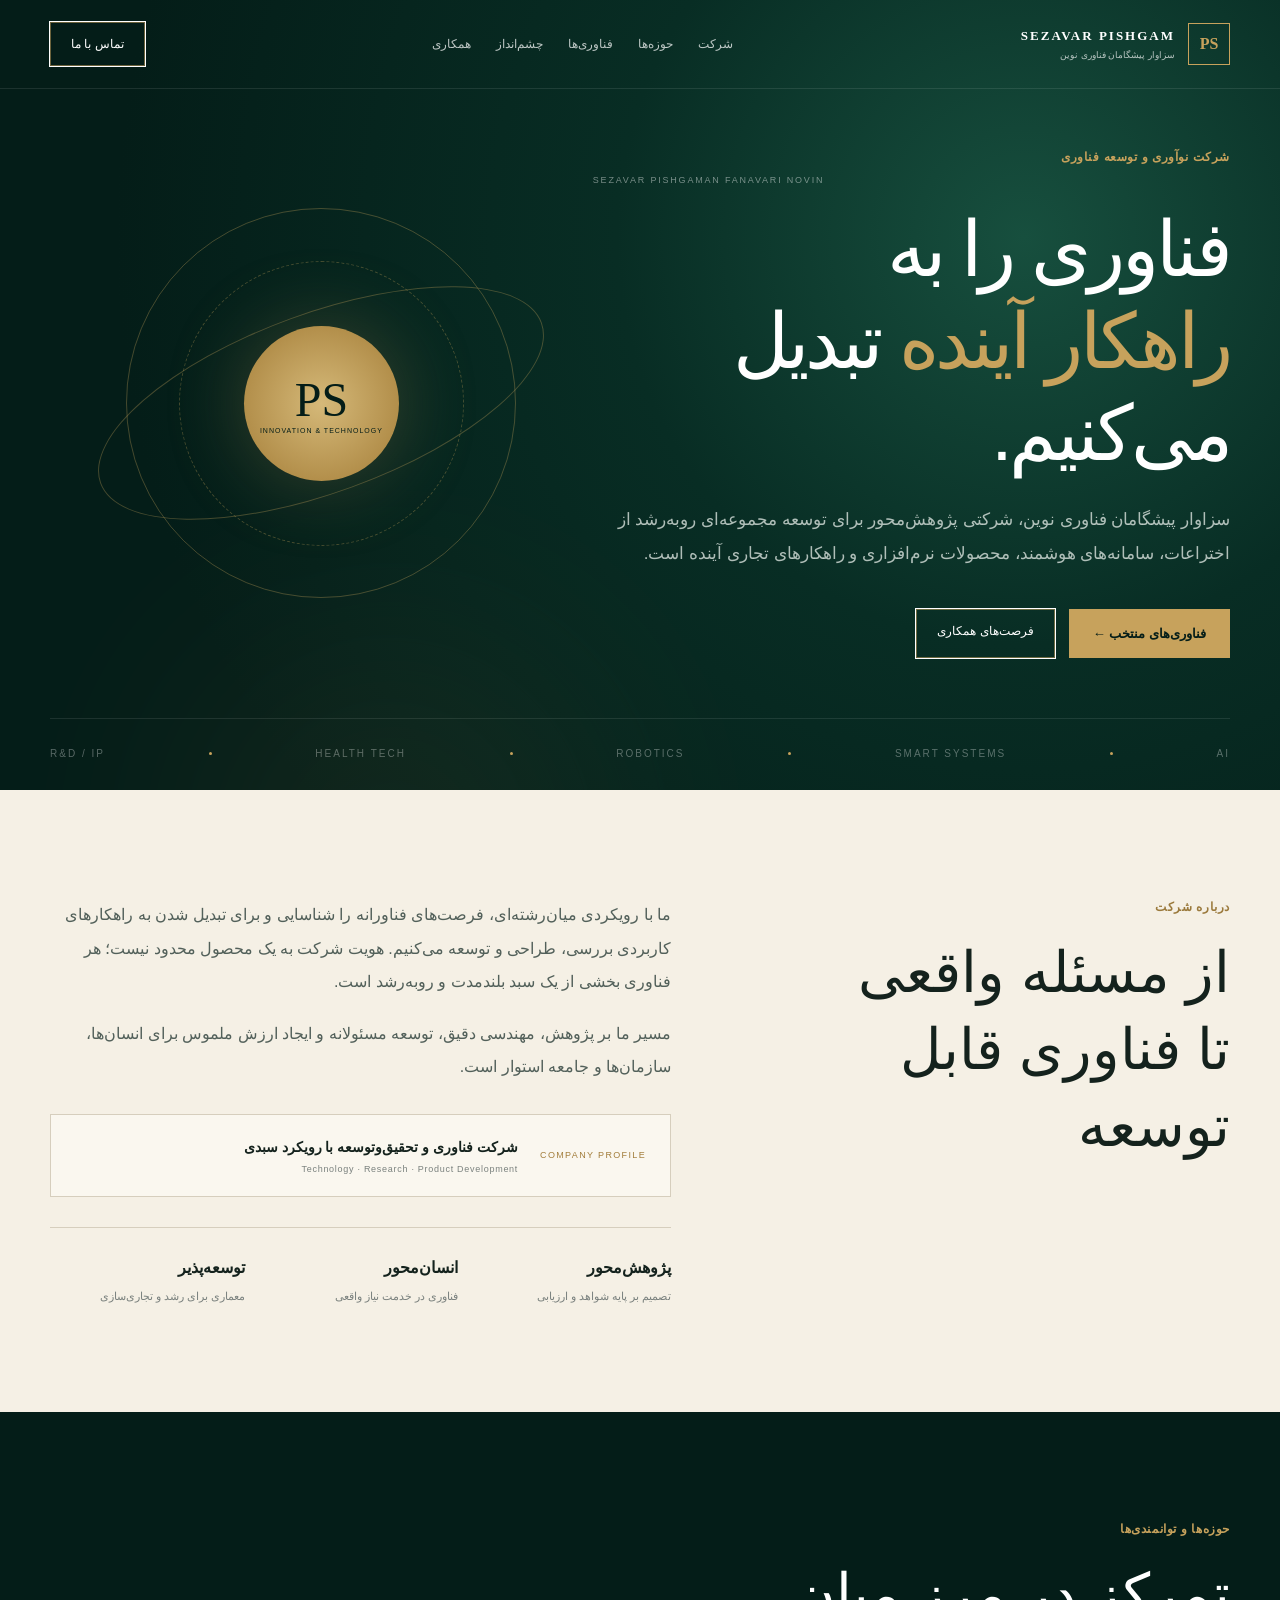
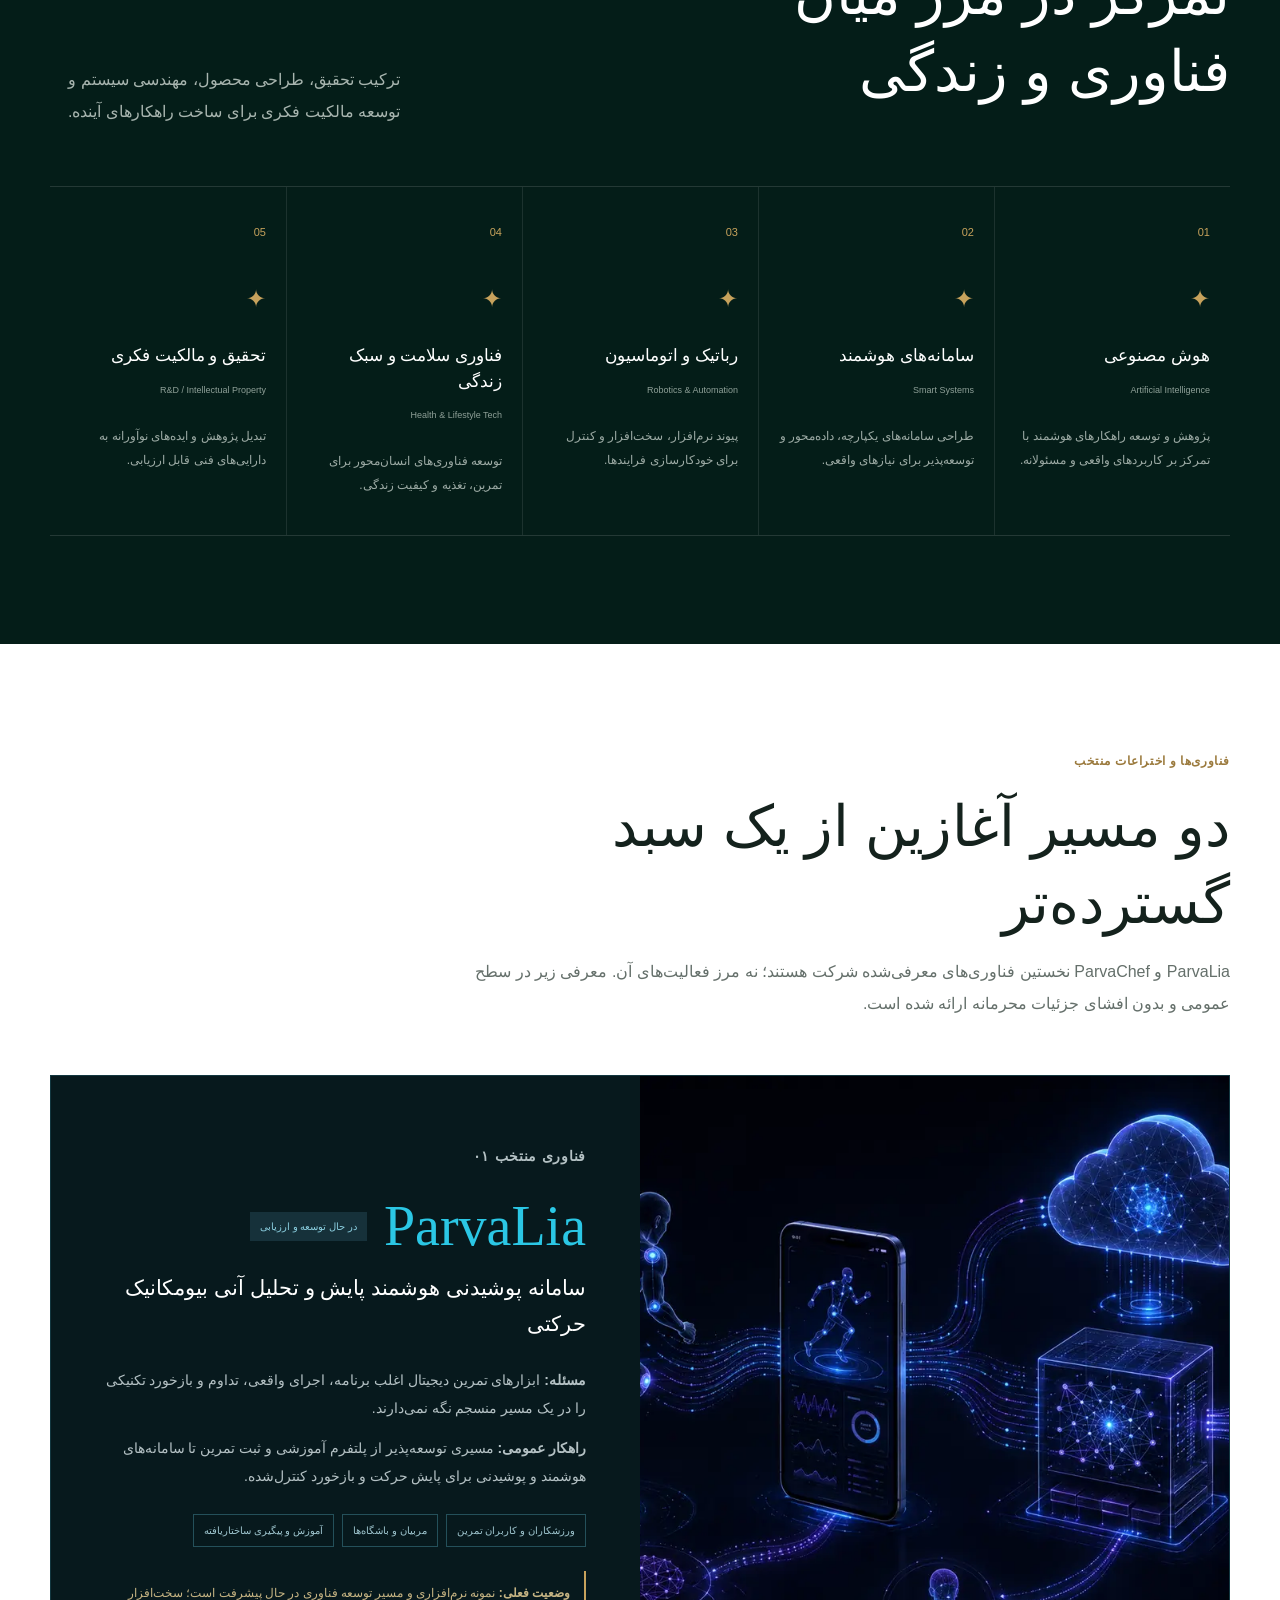
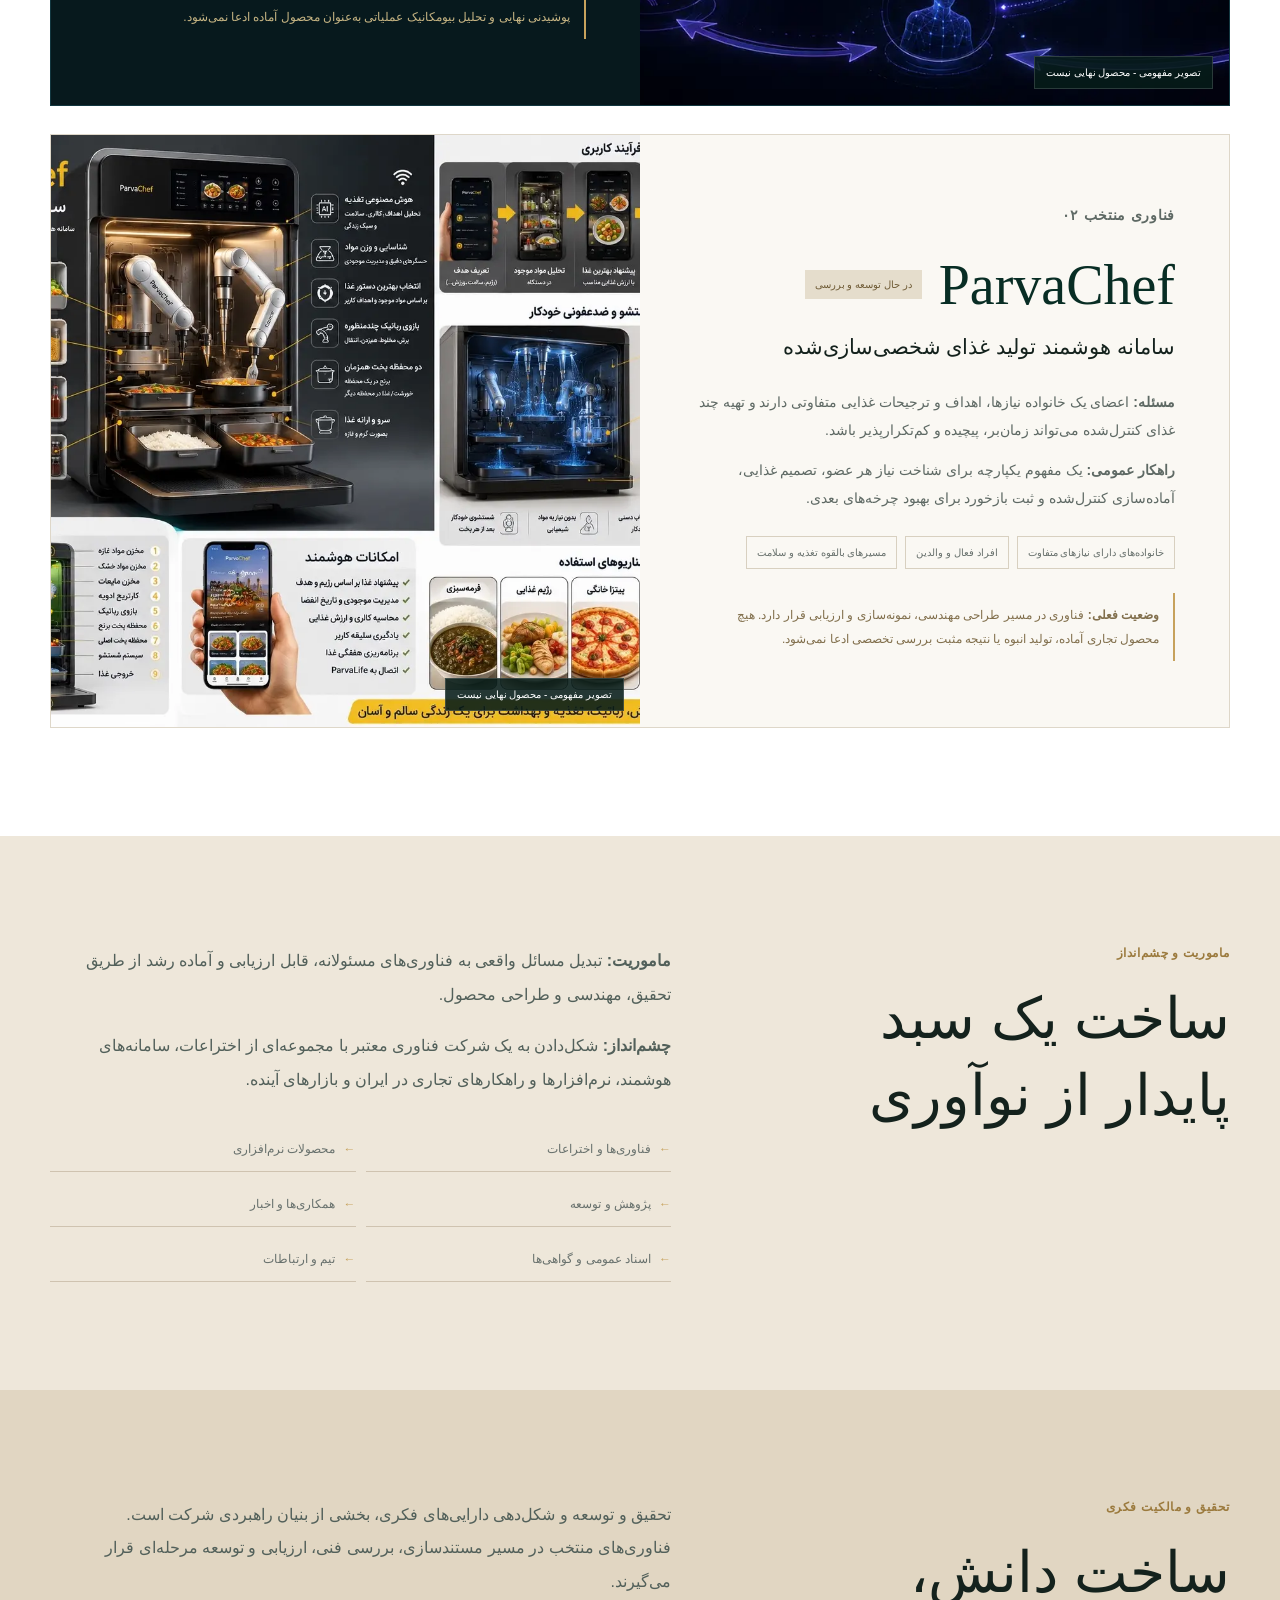
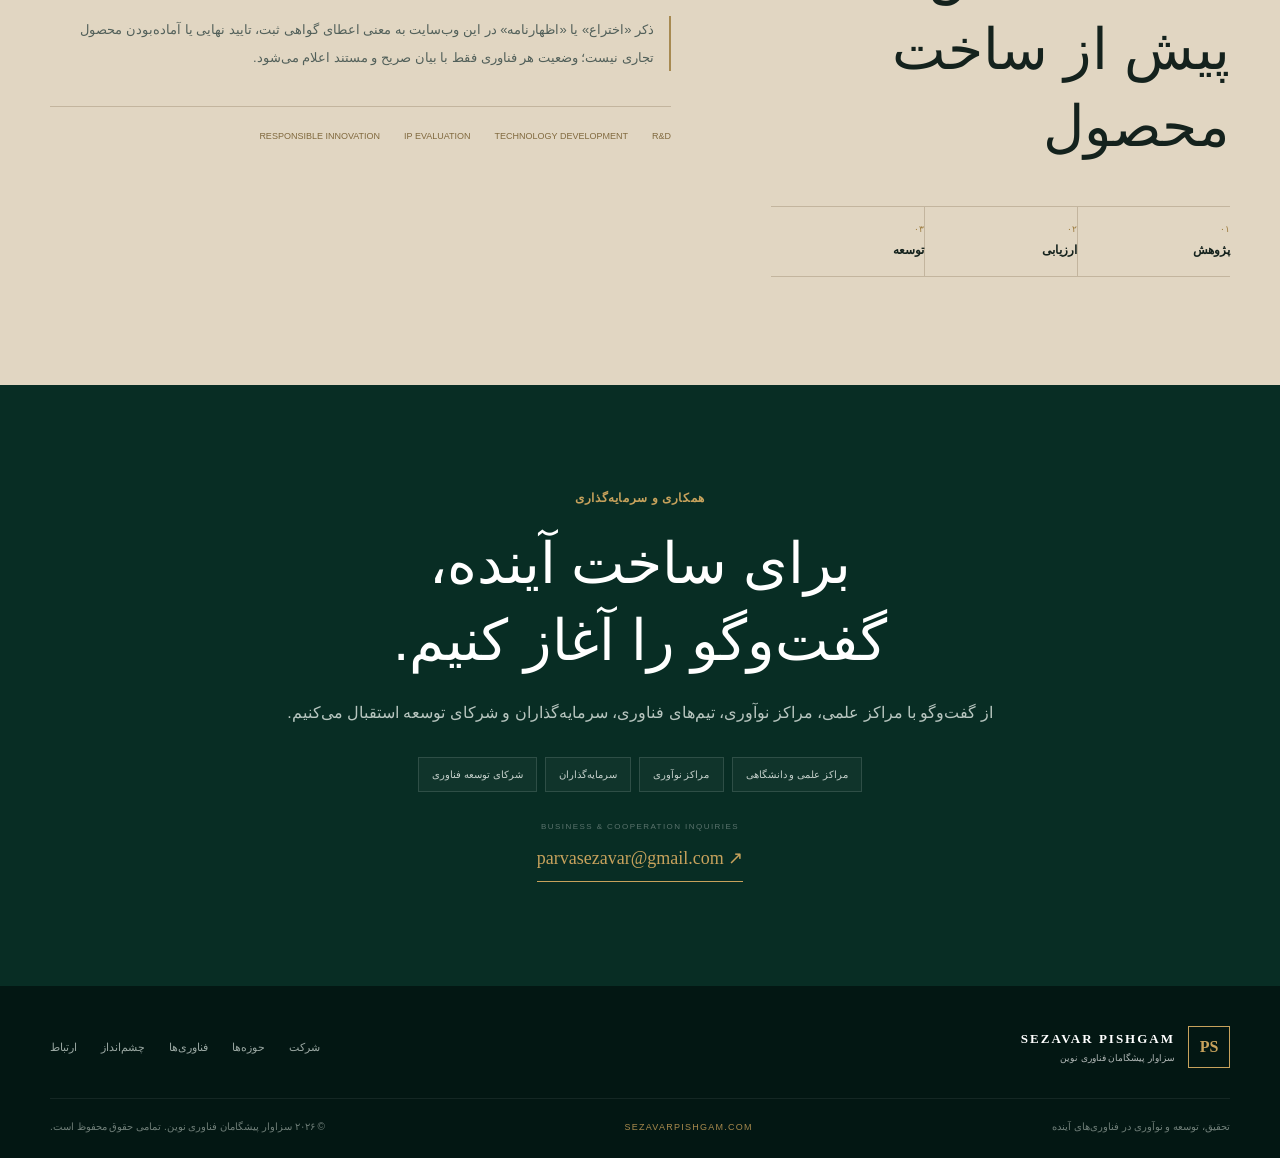
==== index.html @ dfe57949 "Deploy Sezavar Pishgam static candidate" ====
<!doctype html>
<html lang="fa" dir="rtl"><head><meta charSet="utf-8"/><meta name="viewport" content="width=device-width, initial-scale=1"/><link rel="stylesheet" href="/assets/index-CYiGcNes.css"/><title>سزاوار پیشگامان فناوری نوین | Sezavar Pishgam</title><meta name="description" content="وب‌سایت رسمی شرکت سزاوار پیشگامان فناوری نوین (Sezavar Pishgaman Fanavari Novin)؛ فعال در تحقیق و توسعه، سامانه‌های هوشمند و فناوری‌های نوآورانه."/><meta name="application-name" content="Sezavar Pishgam"/><meta name="keywords" content="سزاوار پیشگامان فناوری نوین,Sezavar Pishgaman Fanavari Novin,Sezavar Pishgam,ParvaLia,ParvaChef,هوش مصنوعی,سامانه هوشمند,تحقیق و توسعه فناوری"/><meta name="robots" content="index, follow"/><meta name="googlebot" content="index, follow, max-image-preview:large, max-snippet:-1"/><meta property="og:title" content="سزاوار پیشگامان فناوری نوین | Sezavar Pishgam"/><meta property="og:description" content="وب‌سایت رسمی شرکت سزاوار پیشگامان فناوری نوین (Sezavar Pishgaman Fanavari Novin)؛ فعال در تحقیق و توسعه، سامانه‌های هوشمند و فناوری‌های نوآورانه."/><meta property="og:url" content="https://sezavarpishgam.com"/><meta property="og:site_name" content="Sezavar Pishgam"/><meta property="og:type" content="website"/><meta property="og:locale" content="fa_IR"/><meta property="og:image" content="https://sezavarpishgam.com/images/parvalia-wearable-biomechanics-concept.webp"/><meta property="og:image:width" content="1400"/><meta property="og:image:height" content="788"/><meta property="og:image:alt" content="Sezavar Pishgam - Innovation and Technology"/><meta name="twitter:card" content="summary_large_image"/><meta name="twitter:title" content="سزاوار پیشگامان فناوری نوین | Sezavar Pishgam"/><meta name="twitter:description" content="وب‌سایت رسمی شرکت سزاوار پیشگامان فناوری نوین (Sezavar Pishgaman Fanavari Novin)؛ فعال در تحقیق و توسعه، سامانه‌های هوشمند و فناوری‌های نوآورانه."/><meta name="twitter:image" content="https://sezavarpishgam.com/images/parvalia-wearable-biomechanics-concept.webp"/><link rel="shortcut icon" href="https://sezavarpishgam.com/favicon.svg"/><link rel="icon" href="https://sezavarpishgam.com/favicon.svg"/><link rel="canonical" href="https://sezavarpishgam.com/"/>
</head><body><main id="top" dir="rtl"><script type="application/ld+json">{"@context":"https://schema.org","@graph":[{"@type":"Organization","@id":"https://sezavarpishgam.com/#organization","name":"سزاوار پیشگامان فناوری نوین","legalName":"سزاوار پیشگامان فناوری نوین","alternateName":["Sezavar Pishgaman Fanavari Novin","Sezavar Pishgam"],"url":"https://sezavarpishgam.com/","email":"parvasezavar@gmail.com","description":"شرکت نوآوری و تحقیق و توسعه فناوری با تمرکز بر هوش مصنوعی، سامانه‌های هوشمند، رباتیک و فناوری سلامت و سبک زندگی."},{"@type":"WebSite","@id":"https://sezavarpishgam.com/#website","url":"https://sezavarpishgam.com/","name":"سزاوار پیشگامان فناوری نوین","alternateName":"Sezavar Pishgam","inLanguage":"fa-IR","publisher":{"@id":"https://sezavarpishgam.com/#organization"}}]}</script><header><nav class="shell nav" aria-label="ناوبری اصلی"><a class="brand" href="#top" aria-label="صفحه اصلی شرکت سزاوار پیشگامان فناوری نوین"><b>PS</b><span><strong>SEZAVAR PISHGAM</strong><small>سزاوار پیشگامان فناوری نوین</small></span></a><div class="links"><a href="#about">شرکت</a><a href="#capabilities">حوزه‌ها</a><a href="#technologies">فناوری‌ها</a><a href="#vision">چشم‌انداز</a><a href="#contact">همکاری</a></div><a class="outline" href="mailto:parvasezavar@gmail.com">تماس با ما</a></nav></header><section class="hero"><div class="glow"></div><div class="shell hero-grid"><div class="hero-copy"><p class="tag gold">شرکت نوآوری و توسعه فناوری</p><p class="corporate-name" dir="ltr">SEZAVAR PISHGAMAN FANAVARI NOVIN</p><h1>فناوری را به<br/><em>راهکار آینده</em> تبدیل می‌کنیم.</h1><p class="lead">سزاوار پیشگامان فناوری نوین، شرکتی پژوهش‌محور برای توسعه مجموعه‌ای رو‌به‌رشد از اختراعات، سامانه‌های هوشمند، محصولات نرم‌افزاری و راهکارهای تجاری آینده است.</p><div class="actions"><a class="button" href="#technologies">فناوری‌های منتخب ←</a><a class="outline" href="#contact">فرصت‌های همکاری</a></div></div><div class="symbol" aria-hidden="true"><i></i><i></i><i></i><div><b>PS</b><small>INNOVATION &amp; TECHNOLOGY</small></div></div></div><div class="shell hero-foot"><span>AI</span><i></i><span>SMART SYSTEMS</span><i></i><span>ROBOTICS</span><i></i><span>HEALTH TECH</span><i></i><span>R&amp;D / IP</span></div></section><section class="section cream" id="about"><div class="shell two-col"><div><p class="tag">درباره شرکت</p><h2>از مسئله واقعی<br/>تا فناوری قابل توسعه</h2></div><div class="copy"><p>ما با رویکردی میان‌رشته‌ای، فرصت‌های فناورانه را شناسایی و برای تبدیل شدن به راهکارهای کاربردی بررسی، طراحی و توسعه می‌کنیم. هویت شرکت به یک محصول محدود نیست؛ هر فناوری بخشی از یک سبد بلندمدت و رو‌به‌رشد است.</p><p>مسیر ما بر پژوهش، مهندسی دقیق، توسعه مسئولانه و ایجاد ارزش ملموس برای انسان‌ها، سازمان‌ها و جامعه استوار است.</p><div class="company-note"><span>COMPANY PROFILE</span><strong>شرکت فناوری و تحقیق‌وتوسعه با رویکرد سبدی</strong><small>Technology · Research · Product Development</small></div><div class="principles"><div><b>پژوهش‌محور</b><small>تصمیم بر پایه شواهد و ارزیابی</small></div><div><b>انسان‌محور</b><small>فناوری در خدمت نیاز واقعی</small></div><div><b>توسعه‌پذیر</b><small>معماری برای رشد و تجاری‌سازی</small></div></div></div></div></section><section class="section dark" id="capabilities"><div class="shell"><div class="section-head"><div><p class="tag gold">حوزه‌ها و توانمندی‌ها</p><h2>تمرکز در مرز میان<br/>فناوری و زندگی</h2></div><p>ترکیب تحقیق، طراحی محصول، مهندسی سیستم و توسعه مالکیت فکری برای ساخت راهکارهای آینده.</p></div><div class="field-grid"><article><span>01</span><i>✦</i><h3>هوش مصنوعی</h3><small>Artificial Intelligence</small><p>پژوهش و توسعه راهکارهای هوشمند با تمرکز بر کاربردهای واقعی و مسئولانه.</p></article><article><span>02</span><i>✦</i><h3>سامانه‌های هوشمند</h3><small>Smart Systems</small><p>طراحی سامانه‌های یکپارچه، داده‌محور و توسعه‌پذیر برای نیازهای واقعی.</p></article><article><span>03</span><i>✦</i><h3>رباتیک و اتوماسیون</h3><small>Robotics &amp; Automation</small><p>پیوند نرم‌افزار، سخت‌افزار و کنترل برای خودکارسازی فرایندها.</p></article><article><span>04</span><i>✦</i><h3>فناوری سلامت و سبک زندگی</h3><small>Health &amp; Lifestyle Tech</small><p>توسعه فناوری‌های انسان‌محور برای تمرین، تغذیه و کیفیت زندگی.</p></article><article><span>05</span><i>✦</i><h3>تحقیق و مالکیت فکری</h3><small>R&amp;D / Intellectual Property</small><p>تبدیل پژوهش و ایده‌های نوآورانه به دارایی‌های فنی قابل ارزیابی.</p></article></div></div></section><section class="section technologies" id="technologies"><div class="shell"><div class="tech-heading"><p class="tag">فناوری‌ها و اختراعات منتخب</p><h2>دو مسیر آغازین از یک سبد گسترده‌تر</h2><p>ParvaLia و ParvaChef نخستین فناوری‌های معرفی‌شده شرکت هستند؛ نه مرز فعالیت‌های آن. معرفی زیر در سطح عمومی و بدون افشای جزئیات محرمانه ارائه شده است.</p></div><article class="tech-card parvalia" id="parvalia"><div class="tech-visual"><img src="/images/parvalia-wearable-biomechanics-concept.webp" alt="تصویر مفهومی سامانه پوشیدنی و تحلیل بیومکانیک ParvaLia" width="1400" height="788" loading="lazy"/><span>تصویر مفهومی - محصول نهایی نیست</span></div><div class="tech-copy"><p class="tag cyan">فناوری منتخب ۰۱</p><div class="tech-title"><h3>ParvaLia</h3><span>در حال توسعه و ارزیابی</span></div><h4>سامانه پوشیدنی هوشمند پایش و تحلیل آنی بیومکانیک حرکتی</h4><p><b>مسئله:</b> ابزارهای تمرین دیجیتال اغلب برنامه، اجرای واقعی، تداوم و بازخورد تکنیکی را در یک مسیر منسجم نگه نمی‌دارند.</p><p><b>راهکار عمومی:</b> مسیری توسعه‌پذیر از پلتفرم آموزشی و ثبت تمرین تا سامانه‌های هوشمند و پوشیدنی برای پایش حرکت و بازخورد کنترل‌شده.</p><div class="tech-points"><span>ورزشکاران و کاربران تمرین</span><span>مربیان و باشگاه‌ها</span><span>آموزش و پیگیری ساختاریافته</span></div><p class="status"><strong>وضعیت فعلی:</strong> نمونه نرم‌افزاری و مسیر توسعه فناوری در حال پیشرفت است؛ سخت‌افزار پوشیدنی نهایی و تحلیل بیومکانیک عملیاتی به‌عنوان محصول آماده ادعا نمی‌شود.</p></div></article><article class="tech-card parvachef" id="parvachef"><div class="tech-copy"><p class="tag">فناوری منتخب ۰۲</p><div class="tech-title"><h3>ParvaChef</h3><span>در حال توسعه و بررسی</span></div><h4>سامانه هوشمند تولید غذای شخصی‌سازی‌شده</h4><p><b>مسئله:</b> اعضای یک خانواده نیازها، اهداف و ترجیحات غذایی متفاوتی دارند و تهیه چند غذای کنترل‌شده می‌تواند زمان‌بر، پیچیده و کم‌تکرارپذیر باشد.</p><p><b>راهکار عمومی:</b> یک مفهوم یکپارچه برای شناخت نیاز هر عضو، تصمیم غذایی، آماده‌سازی کنترل‌شده و ثبت بازخورد برای بهبود چرخه‌های بعدی.</p><div class="tech-points"><span>خانواده‌های دارای نیازهای متفاوت</span><span>افراد فعال و والدین</span><span>مسیرهای بالقوه تغذیه و سلامت</span></div><p class="status"><strong>وضعیت فعلی:</strong> فناوری در مسیر طراحی مهندسی، نمونه‌سازی و ارزیابی قرار دارد. هیچ محصول تجاری آماده، تولید انبوه یا نتیجه مثبت بررسی تخصصی ادعا نمی‌شود.</p></div><div class="tech-visual"><img src="/images/parvachef-family-food-system-concept.webp" alt="تصویر مفهومی سامانه هوشمند تولید غذای خانوادگی ParvaChef" width="1400" height="933" loading="lazy"/><span>تصویر مفهومی - محصول نهایی نیست</span></div></article></div></section><section class="section vision" id="vision"><div class="shell two-col"><div><p class="tag">ماموریت و چشم‌انداز</p><h2>ساخت یک سبد<br/>پایدار از نوآوری</h2></div><div class="copy"><p><b>ماموریت:</b> تبدیل مسائل واقعی به فناوری‌های مسئولانه، قابل ارزیابی و آماده رشد از طریق تحقیق، مهندسی و طراحی محصول.</p><p><b>چشم‌انداز:</b> شکل‌دادن به یک شرکت فناوری معتبر با مجموعه‌ای از اختراعات، سامانه‌های هوشمند، نرم‌افزارها و راهکارهای تجاری در ایران و بازارهای آینده.</p><div class="future-map" aria-label="مسیرهای توسعه آینده وب‌سایت"><span>فناوری‌ها و اختراعات</span><span>محصولات نرم‌افزاری</span><span>پژوهش و توسعه</span><span>همکاری‌ها و اخبار</span><span>اسناد عمومی و گواهی‌ها</span><span>تیم و ارتباطات</span></div></div></div></section><section class="section ip"><div class="shell two-col"><div><p class="tag">تحقیق و مالکیت فکری</p><h2>ساخت دانش،<br/>پیش از ساخت محصول</h2><div class="rd-stages" aria-label="مسیر توسعه فناوری"><div><span>۰۱</span><b>پژوهش</b></div><div><span>۰۲</span><b>ارزیابی</b></div><div><span>۰۳</span><b>توسعه</b></div></div></div><div class="copy"><p>تحقیق و توسعه و شکل‌دهی دارایی‌های فکری، بخشی از بنیان راهبردی شرکت است. فناوری‌های منتخب در مسیر مستندسازی، بررسی فنی، ارزیابی و توسعه مرحله‌ای قرار می‌گیرند.</p><p class="legal-note">ذکر «اختراع» یا «اظهارنامه» در این وب‌سایت به معنی اعطای گواهی ثبت، تایید نهایی یا آماده‌بودن محصول تجاری نیست؛ وضعیت هر فناوری فقط با بیان صریح و مستند اعلام می‌شود.</p><div class="ip-tags"><span>R&amp;D</span><span>TECHNOLOGY DEVELOPMENT</span><span>IP EVALUATION</span><span>RESPONSIBLE INNOVATION</span></div></div></div></section><section class="contact" id="contact"><div class="shell"><p class="tag gold">همکاری و سرمایه‌گذاری</p><h2>برای ساخت آینده،<br/>گفت‌وگو را آغاز کنیم.</h2><p>از گفت‌وگو با مراکز علمی، مراکز نوآوری، تیم‌های فناوری، سرمایه‌گذاران و شرکای توسعه استقبال می‌کنیم.</p><div class="partner-types" aria-label="زمینه‌های همکاری"><span>مراکز علمی و دانشگاهی</span><span>مراکز نوآوری</span><span>سرمایه‌گذاران</span><span>شرکای توسعه فناوری</span></div><small class="contact-label">BUSINESS &amp; COOPERATION INQUIRIES</small><a class="contact-email" href="mailto:parvasezavar@gmail.com">parvasezavar@gmail.com ↗</a></div></section><footer><div class="shell footer-main"><div class="brand"><b>PS</b><span><strong>SEZAVAR PISHGAM</strong><small>سزاوار پیشگامان فناوری نوین</small></span></div><nav aria-label="ناوبری پایین صفحه"><a href="#about">شرکت</a><a href="#capabilities">حوزه‌ها</a><a href="#technologies">فناوری‌ها</a><a href="#vision">چشم‌انداز</a><a href="#contact">ارتباط</a></nav></div><div class="shell footer-bottom"><p>تحقیق، توسعه و نوآوری در فناوری‌های آینده</p><span class="official-domain" dir="ltr">SEZAVARPISHGAM.COM</span><small>© ۲۰۲۶ سزاوار پیشگامان فناوری نوین. تمامی حقوق محفوظ است.</small></div></footer></main></body></html>
---- assets/index-CYiGcNes.css ----
/*! tailwindcss v4.2.1 | MIT License | https://tailwindcss.com */
@layer properties{@supports (((-webkit-hyphens:none)) and (not (margin-trim:inline))) or ((-moz-orient:inline) and (not (color:rgb(from red r g b)))){*,:before,:after,::backdrop{--tw-outline-style:solid}}}@layer theme{:root,:host{--font-sans:ui-sans-serif, system-ui, sans-serif, "Apple Color Emoji", "Segoe UI Emoji", "Segoe UI Symbol", "Noto Color Emoji";--font-mono:ui-monospace, SFMono-Regular, Menlo, Monaco, Consolas, "Liberation Mono", "Courier New", monospace;--spacing:.25rem;--default-font-family:var(--font-sans);--default-mono-font-family:var(--font-mono)}}@layer base{*,:after,:before,::backdrop{box-sizing:border-box;border:0 solid;margin:0;padding:0}::file-selector-button{box-sizing:border-box;border:0 solid;margin:0;padding:0}html,:host{-webkit-text-size-adjust:100%;tab-size:4;line-height:1.5;font-family:var(--default-font-family,ui-sans-serif, system-ui, sans-serif, "Apple Color Emoji", "Segoe UI Emoji", "Segoe UI Symbol", "Noto Color Emoji");font-feature-settings:var(--default-font-feature-settings,normal);font-variation-settings:var(--default-font-variation-settings,normal);-webkit-tap-highlight-color:transparent}hr{height:0;color:inherit;border-top-width:1px}abbr:where([title]){-webkit-text-decoration:underline dotted;text-decoration:underline dotted}h1,h2,h3,h4,h5,h6{font-size:inherit;font-weight:inherit}a{color:inherit;-webkit-text-decoration:inherit;-webkit-text-decoration:inherit;-webkit-text-decoration:inherit;-webkit-text-decoration:inherit;text-decoration:inherit}b,strong{font-weight:bolder}code,kbd,samp,pre{font-family:var(--default-mono-font-family,ui-monospace, SFMono-Regular, Menlo, Monaco, Consolas, "Liberation Mono", "Courier New", monospace);font-feature-settings:var(--default-mono-font-feature-settings,normal);font-variation-settings:var(--default-mono-font-variation-settings,normal);font-size:1em}small{font-size:80%}sub,sup{vertical-align:baseline;font-size:75%;line-height:0;position:relative}sub{bottom:-.25em}sup{top:-.5em}table{text-indent:0;border-color:inherit;border-collapse:collapse}:-moz-focusring{outline:auto}progress{vertical-align:baseline}summary{display:list-item}ol,ul,menu{list-style:none}img,svg,video,canvas,audio,iframe,embed,object{vertical-align:middle;display:block}img,video{max-width:100%;height:auto}button,input,select,optgroup,textarea{font:inherit;font-feature-settings:inherit;font-variation-settings:inherit;letter-spacing:inherit;color:inherit;opacity:1;background-color:#0000;border-radius:0}::file-selector-button{font:inherit;font-feature-settings:inherit;font-variation-settings:inherit;letter-spacing:inherit;color:inherit;opacity:1;background-color:#0000;border-radius:0}:where(select:is([multiple],[size])) optgroup{font-weight:bolder}:where(select:is([multiple],[size])) optgroup option{padding-inline-start:20px}::file-selector-button{margin-inline-end:4px}::placeholder{opacity:1}@supports (not ((-webkit-appearance:-apple-pay-button))) or (contain-intrinsic-size:1px){::placeholder{color:currentColor}@supports (color:color-mix(in lab, red, red)){::placeholder{color:color-mix(in oklab, currentcolor 50%, transparent)}}}textarea{resize:vertical}::-webkit-search-decoration{-webkit-appearance:none}::-webkit-date-and-time-value{min-height:1lh;text-align:inherit}::-webkit-datetime-edit{display:inline-flex}::-webkit-datetime-edit-fields-wrapper{padding:0}::-webkit-datetime-edit{padding-block:0}::-webkit-datetime-edit-year-field{padding-block:0}::-webkit-datetime-edit-month-field{padding-block:0}::-webkit-datetime-edit-day-field{padding-block:0}::-webkit-datetime-edit-hour-field{padding-block:0}::-webkit-datetime-edit-minute-field{padding-block:0}::-webkit-datetime-edit-second-field{padding-block:0}::-webkit-datetime-edit-millisecond-field{padding-block:0}::-webkit-datetime-edit-meridiem-field{padding-block:0}::-webkit-calendar-picker-indicator{line-height:1}:-moz-ui-invalid{box-shadow:none}button,input:where([type=button],[type=reset],[type=submit]){appearance:button}::file-selector-button{appearance:button}::-webkit-inner-spin-button{height:auto}::-webkit-outer-spin-button{height:auto}[hidden]:where(:not([hidden=until-found])){display:none!important}}@layer components;@layer utilities{.visible{visibility:visible}.relative{position:relative}.start{inset-inline-start:var(--spacing)}.table{display:table}.outline{outline-style:var(--tw-outline-style);outline-width:1px}}:root{--green:#082d24;--deep:#041d18;--gold:#c7a25c;--cream:#f5f0e5;--ink:#14221d;--muted:#68736e;--cyan:#00b8d9}*{box-sizing:border-box}html{scroll-behavior:smooth;scroll-padding-top:90px}body{background:var(--cream);color:var(--ink);margin:0;font-family:Tahoma,Segoe UI,Arial,sans-serif}a{color:inherit;text-decoration:none}.shell{width:min(1180px,100% - 48px);margin:auto}header{z-index:10;border-bottom:1px solid #ffffff18;position:absolute;top:0;left:0;right:0}.nav{color:#fff;justify-content:space-between;align-items:center;height:88px;display:flex}.brand{align-items:center;gap:13px;display:flex}.brand>b{border:1px solid var(--gold);width:42px;height:42px;color:var(--gold);place-items:center;font-family:Georgia,serif;display:grid}.brand span{flex-direction:column;gap:3px;display:flex}.brand strong{letter-spacing:2px;white-space:nowrap;font-family:Georgia,serif;font-size:13px}.brand small{opacity:.7;font-size:9px}.links{color:#fffb;gap:25px;font-size:12px;display:flex}.links a:hover,.links a:focus-visible{color:var(--gold)}.outline{border:1px solid #c7a25c88;padding:12px 20px;font-size:12px}.hero{color:#fff;background:radial-gradient(circle at 80% 30%,#174f3e 0,#082d24 35%,#041d18 78%);min-height:790px;padding-top:88px;position:relative;overflow:hidden}.glow{filter:blur(120px);opacity:.08;background:#c7a25c;border-radius:50%;width:400px;height:400px;position:absolute;bottom:-250px;left:15%}.hero-grid{grid-template-columns:1.08fr .92fr;align-items:center;min-height:630px;display:grid}.tag{color:#9b7a3d;letter-spacing:.05em;font-size:12px;font-weight:700}.gold{color:var(--gold)}.cyan{color:var(--cyan)}.corporate-name{color:#ffffff73;letter-spacing:.2em;margin:9px 0 0;font:9px Arial,sans-serif}h1{letter-spacing:-.04em;margin:18px 0 24px;font-size:clamp(48px,6vw,78px);line-height:1.2}h1 em{color:var(--gold);font-style:normal}.lead{color:#d9e2ddcc;max-width:660px;font-size:17px;line-height:2}.actions{gap:14px;margin-top:38px;display:flex}.button{background:var(--gold);color:var(--deep);padding:15px 24px;font-size:13px;font-weight:700}.symbol{place-items:center;height:500px;display:grid;position:relative}.symbol>i{border:1px solid #c7a25c55;border-radius:50%;width:390px;height:390px;position:absolute}.symbol>i:nth-child(2){border-style:dashed;width:285px;height:285px}.symbol>i:nth-child(3){width:470px;height:180px;transform:rotate(-20deg)}.symbol>div{width:155px;height:155px;color:var(--deep);background:radial-gradient(circle,#d5b979,#a47d37);border-radius:50%;flex-direction:column;justify-content:center;align-items:center;display:flex;box-shadow:0 0 80px #c7a25c44}.symbol b{font:48px Georgia,serif}.symbol small{letter-spacing:1px;font:7px Arial}.hero-foot{color:#fff5;letter-spacing:2px;border-top:1px solid #ffffff18;justify-content:space-between;align-items:center;height:70px;font:10px Arial;display:flex}.hero-foot i{background:var(--gold);border-radius:50%;width:3px;height:3px}.section{padding:108px 0}.cream{background:var(--cream)}.two-col{grid-template-columns:.85fr 1.15fr;gap:100px;display:grid}.section h2,.contact h2{margin:18px 0;font-size:clamp(36px,5vw,57px);line-height:1.35}.copy>p{color:#52605a;margin:0 0 18px;font-size:16px;line-height:2.1}.company-note{background:#faf7ef;border:1px solid #d6cebd;grid-template-columns:auto 1fr;align-items:center;gap:6px 22px;margin-top:30px;padding:22px 24px;display:grid}.company-note span{color:#a27d3b;letter-spacing:.15em;grid-row:1/3;font:9px Arial}.company-note strong{font-size:14px}.company-note small{color:#7a817e;letter-spacing:.08em;font:9px Arial}.principles{border-top:1px solid #d6cebd;grid-template-columns:repeat(3,1fr);gap:18px;margin-top:30px;padding-top:28px;display:grid}.principles div{flex-direction:column;gap:8px;display:flex}.principles small{color:#7a817e;font-size:11px}.dark{background:var(--deep);color:#fff}.section-head{justify-content:space-between;align-items:end;margin-bottom:58px;display:flex}.section-head>p{color:#a8b5af;max-width:350px;line-height:2}.field-grid{border-block:1px solid #ffffff20;grid-template-columns:repeat(5,1fr);display:grid}.field-grid article{border-left:1px solid #ffffff18;min-height:330px;padding:32px 20px 38px}.field-grid article:last-child{border-left:0}.field-grid span{color:var(--gold);font:11px Arial}.field-grid i{color:var(--gold);margin:38px 0 26px;font-size:24px;font-style:normal;display:block}.field-grid h3{margin:0 0 7px;font-size:17px}.field-grid small{color:#8fa098;font:9px Arial}.field-grid p{color:#9daba5;margin-top:24px;font-size:12px;line-height:2}.technologies{background:#fff}.tech-heading{max-width:780px;margin-bottom:55px}.tech-heading>p:last-child{color:#65706b;line-height:2}.tech-heading h2{margin-bottom:14px}.tech-card{background:#faf8f3;border:1px solid #ded7c9;grid-template-columns:1fr 1fr;min-height:560px;margin-top:28px;display:grid}.tech-visual{background:#071b20;min-height:520px;position:relative;overflow:hidden}.tech-visual img{object-fit:cover;width:100%;height:100%;display:block}.tech-visual span{color:#fff;background:#061c18df;border:1px solid #ffffff26;padding:8px 11px;font-size:10px;position:absolute;bottom:16px;right:16px}.tech-copy{padding:54px}.tech-title{align-items:center;gap:17px;display:flex}.tech-title h3{color:var(--green);margin:12px 0;font:56px Georgia,serif}.tech-title span{color:#6f5b36;background:#e5ddcc;padding:7px 10px;font-size:10px}.parvalia{color:#fff;background:#07191d;border-color:#123740}.parvalia .tech-title h3{color:#2bc7e5}.parvalia .tech-title span{color:#8bcfe0;background:#16313a}.tech-copy h4{margin:0 0 24px;font-size:21px;line-height:1.7}.tech-copy>p{color:#5e6964;margin:12px 0;font-size:14px;line-height:2}.parvalia .tech-copy>p{color:#b4c1c4}.tech-points{flex-wrap:wrap;gap:8px;margin:24px 0;display:flex}.tech-points span{color:#68716d;border:1px solid #d8d0c0;padding:8px 10px;font-size:10px}.parvalia .tech-points span{color:#9fc6cf;border-color:#24505a}.tech-copy .status{border-right:2px solid var(--gold);color:#816f4c;padding:10px 14px;font-size:12px}.parvalia .tech-copy .status{color:#c6b483}.vision{background:#eee7da}.future-map{grid-template-columns:repeat(2,1fr);gap:10px;margin-top:30px;display:grid}.future-map span{color:#68716d;border-bottom:1px solid #cfc3b0;padding:13px 0;font-size:12px}.future-map span:before{content:"←";color:var(--gold);margin-left:8px}.ip{background:#e1d6c2}.rd-stages{border-block:1px solid #c3b59e;grid-template-columns:repeat(3,1fr);margin-top:42px;display:grid}.rd-stages div{border-left:1px solid #c3b59e;flex-direction:column;gap:7px;padding:17px 0;display:flex}.rd-stages div:last-child{border-left:0}.rd-stages span{color:#9b7a3d;font:9px Arial}.rd-stages b{font-size:12px}.legal-note{border-right:2px solid #a78a51;padding-right:15px;font-size:13px!important}.ip-tags{color:#80693e;border-top:1px solid #c3b59e;flex-wrap:wrap;gap:24px;margin-top:35px;padding-top:24px;font:9px Arial;display:flex}.contact{background:var(--green);color:#fff;text-align:center;padding:104px 0}.contact>div>p:not(.tag){color:#b7c5bf;line-height:2}.partner-types{flex-wrap:wrap;justify-content:center;gap:8px;margin:28px auto 20px;display:flex}.partner-types span{color:#c5d0cb;background:#ffffff08;border:1px solid #ffffff20;padding:9px 13px;font-size:10px}.contact-label{color:#fff5;letter-spacing:.18em;margin-top:30px;font:8px Arial;display:block}.contact .contact-email{border-bottom:1px solid var(--gold);color:var(--gold);direction:ltr;margin-top:4px;padding:12px 0;font:18px Georgia,serif;display:inline-block}footer{color:#fff;background:#031713;padding:40px 0 24px}.footer-main{justify-content:space-between;align-items:center;display:flex}.footer-main nav{color:#9ba8a3;gap:24px;font-size:11px;display:flex}.footer-main nav a:hover{color:var(--gold)}.footer-bottom{border-top:1px solid #ffffff12;justify-content:space-between;align-items:center;gap:24px;margin-top:30px;padding-top:20px;display:flex}.footer-bottom p,.footer-bottom small{color:#6f7e78;font-size:10px}.official-domain{color:#a98a4d;letter-spacing:.14em;font:9px Arial}@media (width<=980px){.links{display:none}.hero-grid{grid-template-columns:1fr}.symbol{opacity:.18;width:380px;height:380px;position:absolute;bottom:0;left:-160px}.hero-foot{display:none}.two-col{grid-template-columns:1fr;gap:45px}.field-grid{grid-template-columns:repeat(2,1fr)}.field-grid article:last-child{grid-column:1/-1}.section-head{flex-direction:column;align-items:start}.tech-card{grid-template-columns:1fr}.parvachef .tech-visual{order:-1}.tech-visual{min-height:420px}.section{padding:80px 0}}@media (width<=600px){html{scroll-padding-top:118px}.shell{width:calc(100% - 32px)}header{height:118px}.nav{height:74px;position:relative}.nav .outline{padding:9px 11px}.brand>b{width:36px;height:36px}.brand strong{letter-spacing:1.3px;font-size:9px}.brand small{font-size:8px}.links{white-space:nowrap;scrollbar-width:none;border-top:1px solid #ffffff12;gap:22px;padding:13px 0;font-size:10px;display:flex;position:absolute;top:74px;left:0;right:0;overflow-x:auto}.links::-webkit-scrollbar{display:none}.hero{min-height:744px;padding-top:118px}.hero-grid{min-height:626px}.hero-copy{z-index:2;position:relative}.corporate-name{letter-spacing:.14em;font-size:7px}h1{font-size:42px}.lead{font-size:14px}.actions{text-align:center;flex-direction:column}.section h2,.contact h2{font-size:35px}.company-note{grid-template-columns:1fr;gap:8px}.company-note span{grid-row:auto}.principles,.field-grid{grid-template-columns:1fr}.field-grid article,.field-grid article:last-child{border-bottom:1px solid #ffffff18;border-left:0;grid-column:auto;min-height:auto}.tech-card{min-height:0}.tech-visual{min-height:280px}.tech-copy{padding:32px 24px}.tech-title{flex-direction:column;align-items:flex-start;gap:0}.tech-title h3{font-size:45px}.tech-copy h4{font-size:18px}.future-map{grid-template-columns:1fr}.rd-stages{margin-top:30px}.partner-types{grid-template-columns:repeat(2,1fr);display:grid}.partner-types span{place-items:center;min-height:48px;display:grid}.contact .contact-email{font-size:16px}.footer-main,.footer-bottom{text-align:center;flex-direction:column;gap:24px}.footer-main nav{flex-wrap:wrap;justify-content:center}.footer-bottom p{display:none}}@media (prefers-reduced-motion:reduce){html{scroll-behavior:auto}}@property --tw-outline-style{syntax:"*";inherits:false;initial-value:solid}
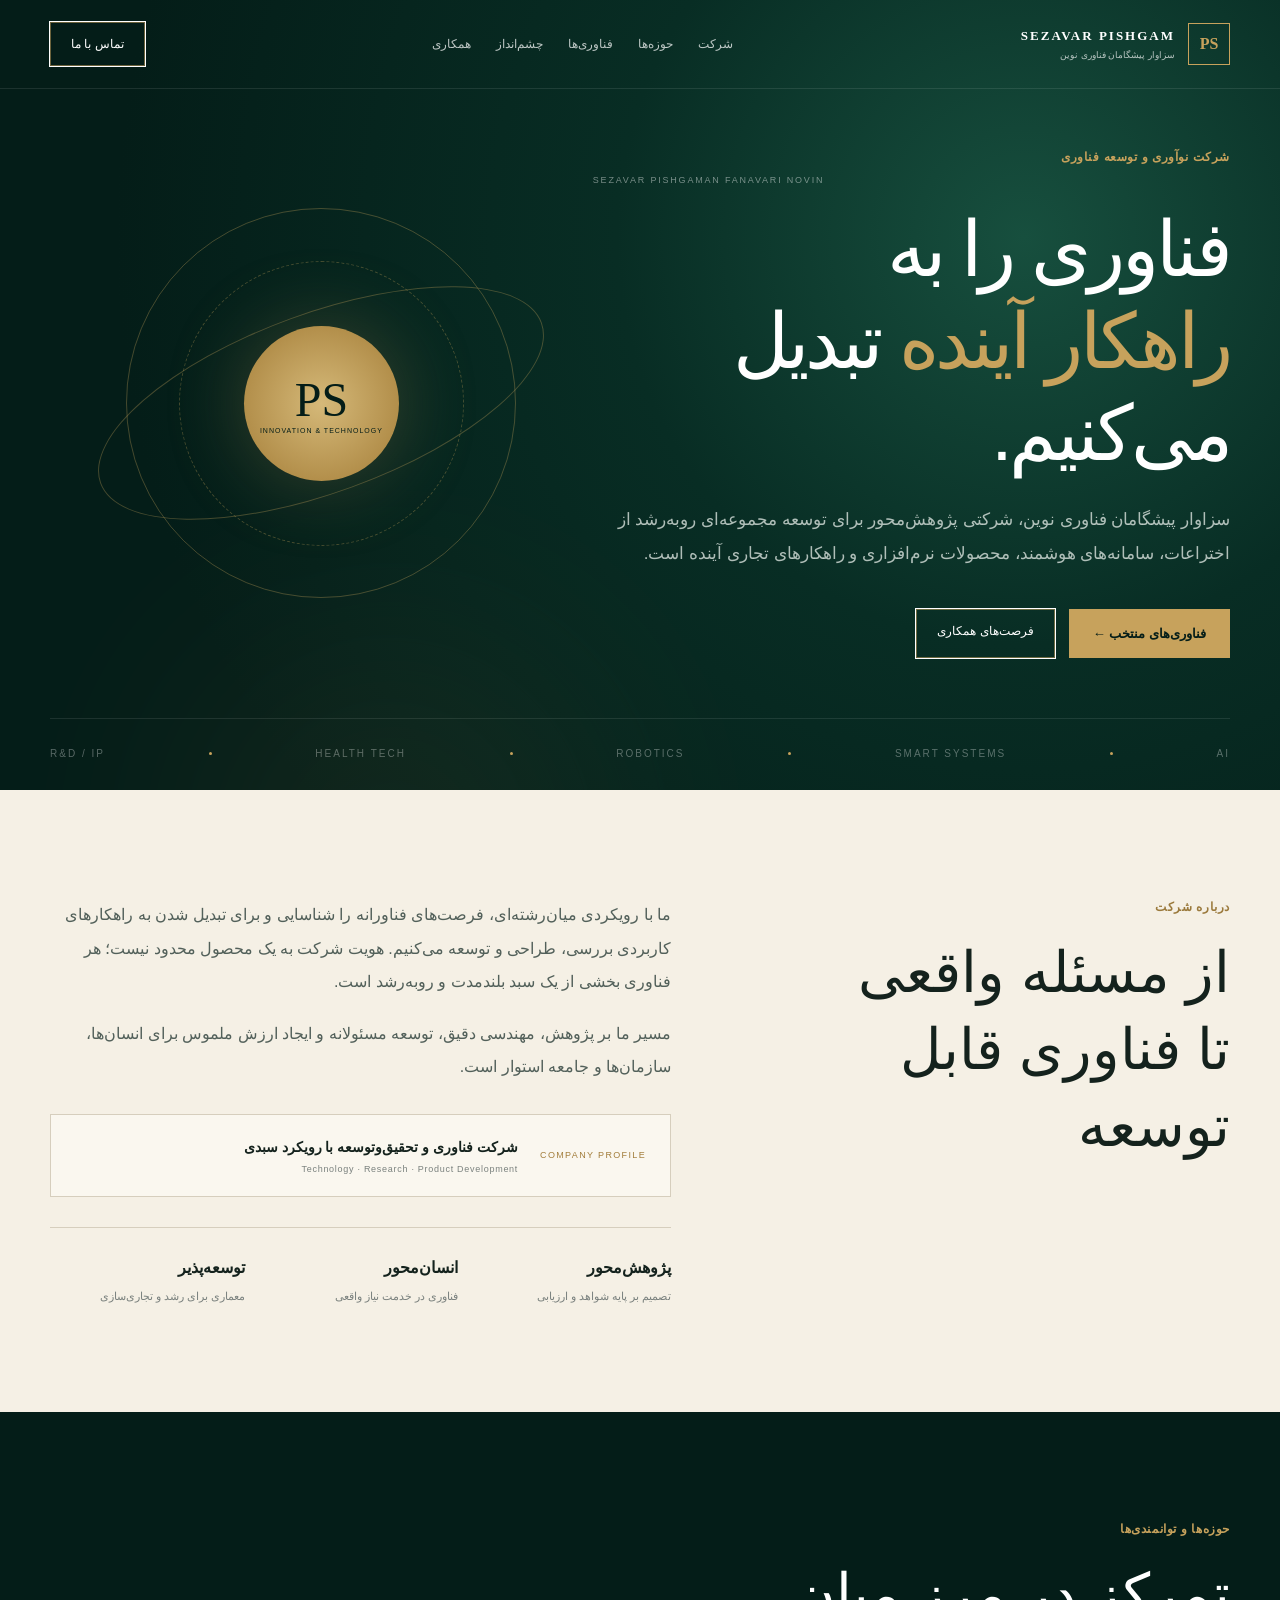
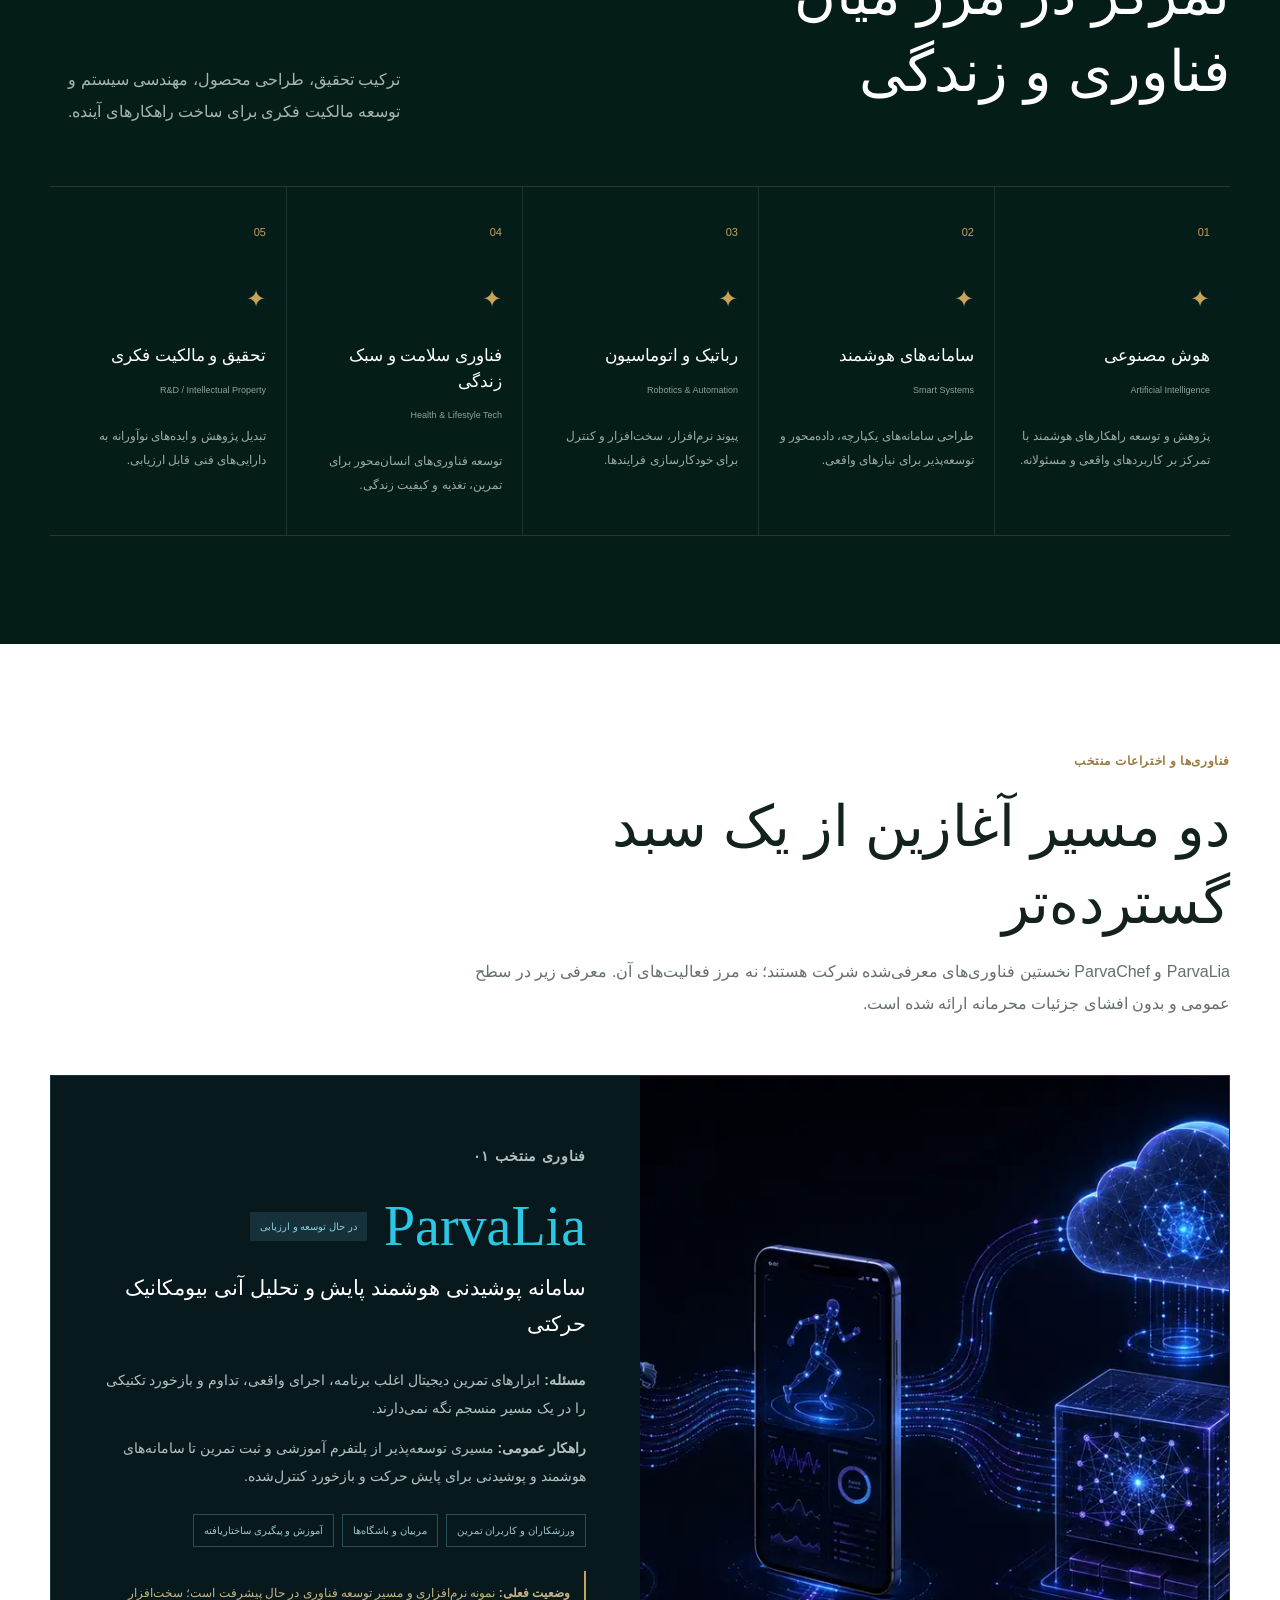
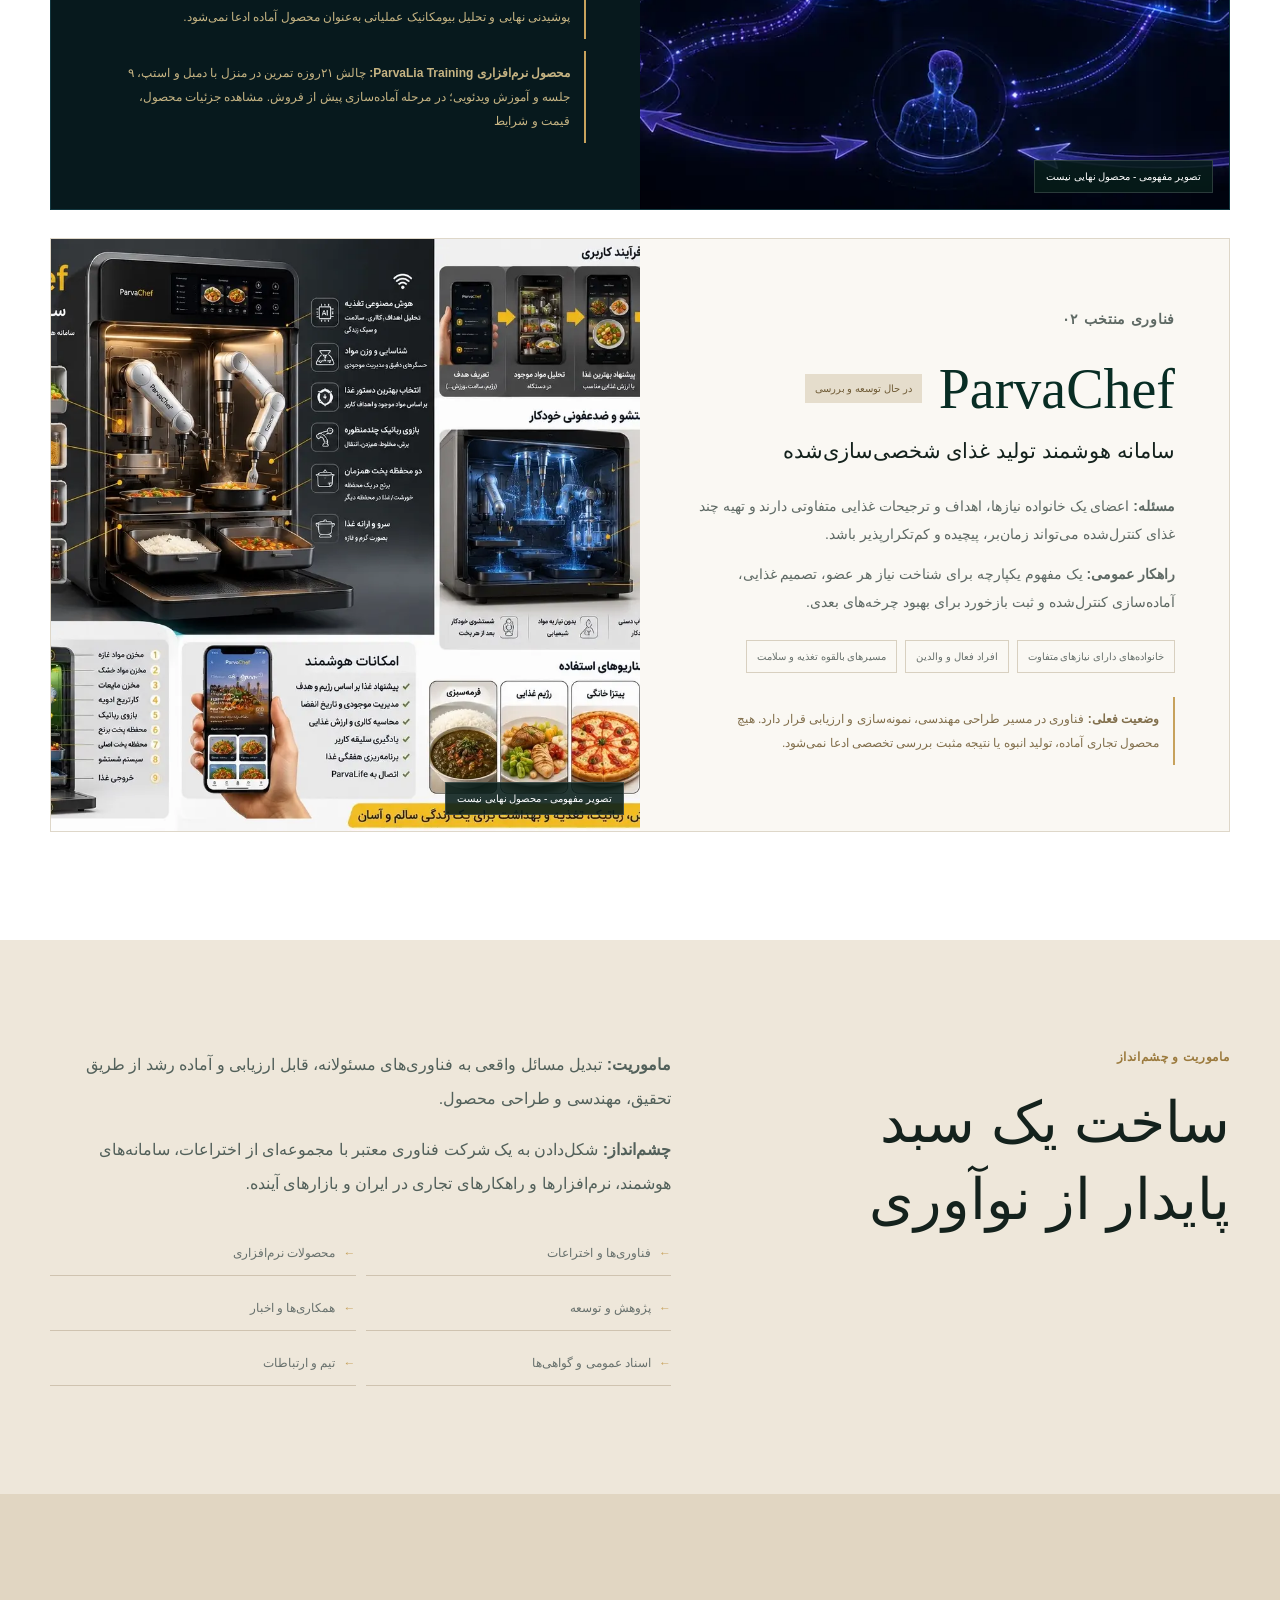
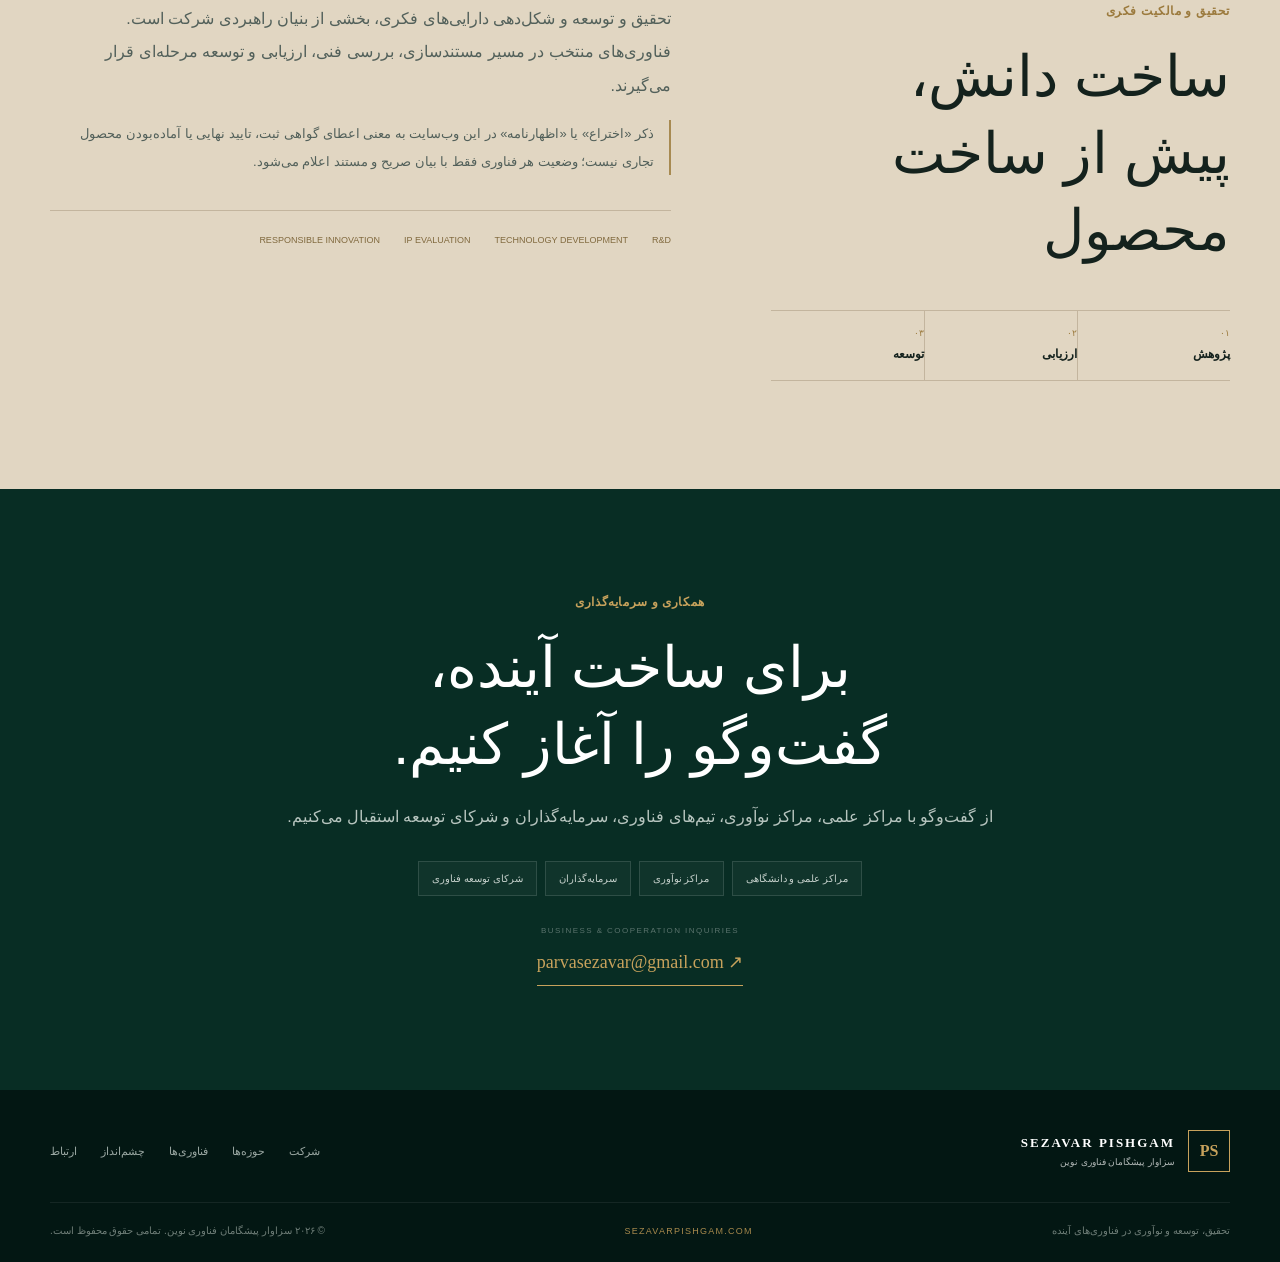
==== commit ea8a47cb: "feat(merchant): link approved 21-day product and honest prelaunch price from company homepage" ====
--- a/index.html
+++ b/index.html
@@ -1,3 +1,3 @@
 <!doctype html>
 <html lang="fa" dir="rtl"><head><meta charSet="utf-8"/><meta name="viewport" content="width=device-width, initial-scale=1"/><link rel="stylesheet" href="/assets/index-CYiGcNes.css"/><title>سزاوار پیشگامان فناوری نوین | Sezavar Pishgam</title><meta name="description" content="وب‌سایت رسمی شرکت سزاوار پیشگامان فناوری نوین (Sezavar Pishgaman Fanavari Novin)؛ فعال در تحقیق و توسعه، سامانه‌های هوشمند و فناوری‌های نوآورانه."/><meta name="application-name" content="Sezavar Pishgam"/><meta name="keywords" content="سزاوار پیشگامان فناوری نوین,Sezavar Pishgaman Fanavari Novin,Sezavar Pishgam,ParvaLia,ParvaChef,هوش مصنوعی,سامانه هوشمند,تحقیق و توسعه فناوری"/><meta name="robots" content="index, follow"/><meta name="googlebot" content="index, follow, max-image-preview:large, max-snippet:-1"/><meta property="og:title" content="سزاوار پیشگامان فناوری نوین | Sezavar Pishgam"/><meta property="og:description" content="وب‌سایت رسمی شرکت سزاوار پیشگامان فناوری نوین (Sezavar Pishgaman Fanavari Novin)؛ فعال در تحقیق و توسعه، سامانه‌های هوشمند و فناوری‌های نوآورانه."/><meta property="og:url" content="https://sezavarpishgam.com"/><meta property="og:site_name" content="Sezavar Pishgam"/><meta property="og:type" content="website"/><meta property="og:locale" content="fa_IR"/><meta property="og:image" content="https://sezavarpishgam.com/images/parvalia-wearable-biomechanics-concept.webp"/><meta property="og:image:width" content="1400"/><meta property="og:image:height" content="788"/><meta property="og:image:alt" content="Sezavar Pishgam - Innovation and Technology"/><meta name="twitter:card" content="summary_large_image"/><meta name="twitter:title" content="سزاوار پیشگامان فناوری نوین | Sezavar Pishgam"/><meta name="twitter:description" content="وب‌سایت رسمی شرکت سزاوار پیشگامان فناوری نوین (Sezavar Pishgaman Fanavari Novin)؛ فعال در تحقیق و توسعه، سامانه‌های هوشمند و فناوری‌های نوآورانه."/><meta name="twitter:image" content="https://sezavarpishgam.com/images/parvalia-wearable-biomechanics-concept.webp"/><link rel="shortcut icon" href="https://sezavarpishgam.com/favicon.svg"/><link rel="icon" href="https://sezavarpishgam.com/favicon.svg"/><link rel="canonical" href="https://sezavarpishgam.com/"/>
-</head><body><main id="top" dir="rtl"><script type="application/ld+json">{"@context":"https://schema.org","@graph":[{"@type":"Organization","@id":"https://sezavarpishgam.com/#organization","name":"سزاوار پیشگامان فناوری نوین","legalName":"سزاوار پیشگامان فناوری نوین","alternateName":["Sezavar Pishgaman Fanavari Novin","Sezavar Pishgam"],"url":"https://sezavarpishgam.com/","email":"parvasezavar@gmail.com","description":"شرکت نوآوری و تحقیق و توسعه فناوری با تمرکز بر هوش مصنوعی، سامانه‌های هوشمند، رباتیک و فناوری سلامت و سبک زندگی."},{"@type":"WebSite","@id":"https://sezavarpishgam.com/#website","url":"https://sezavarpishgam.com/","name":"سزاوار پیشگامان فناوری نوین","alternateName":"Sezavar Pishgam","inLanguage":"fa-IR","publisher":{"@id":"https://sezavarpishgam.com/#organization"}}]}</script><header><nav class="shell nav" aria-label="ناوبری اصلی"><a class="brand" href="#top" aria-label="صفحه اصلی شرکت سزاوار پیشگامان فناوری نوین"><b>PS</b><span><strong>SEZAVAR PISHGAM</strong><small>سزاوار پیشگامان فناوری نوین</small></span></a><div class="links"><a href="#about">شرکت</a><a href="#capabilities">حوزه‌ها</a><a href="#technologies">فناوری‌ها</a><a href="#vision">چشم‌انداز</a><a href="#contact">همکاری</a></div><a class="outline" href="mailto:parvasezavar@gmail.com">تماس با ما</a></nav></header><section class="hero"><div class="glow"></div><div class="shell hero-grid"><div class="hero-copy"><p class="tag gold">شرکت نوآوری و توسعه فناوری</p><p class="corporate-name" dir="ltr">SEZAVAR PISHGAMAN FANAVARI NOVIN</p><h1>فناوری را به<br/><em>راهکار آینده</em> تبدیل می‌کنیم.</h1><p class="lead">سزاوار پیشگامان فناوری نوین، شرکتی پژوهش‌محور برای توسعه مجموعه‌ای رو‌به‌رشد از اختراعات، سامانه‌های هوشمند، محصولات نرم‌افزاری و راهکارهای تجاری آینده است.</p><div class="actions"><a class="button" href="#technologies">فناوری‌های منتخب ←</a><a class="outline" href="#contact">فرصت‌های همکاری</a></div></div><div class="symbol" aria-hidden="true"><i></i><i></i><i></i><div><b>PS</b><small>INNOVATION &amp; TECHNOLOGY</small></div></div></div><div class="shell hero-foot"><span>AI</span><i></i><span>SMART SYSTEMS</span><i></i><span>ROBOTICS</span><i></i><span>HEALTH TECH</span><i></i><span>R&amp;D / IP</span></div></section><section class="section cream" id="about"><div class="shell two-col"><div><p class="tag">درباره شرکت</p><h2>از مسئله واقعی<br/>تا فناوری قابل توسعه</h2></div><div class="copy"><p>ما با رویکردی میان‌رشته‌ای، فرصت‌های فناورانه را شناسایی و برای تبدیل شدن به راهکارهای کاربردی بررسی، طراحی و توسعه می‌کنیم. هویت شرکت به یک محصول محدود نیست؛ هر فناوری بخشی از یک سبد بلندمدت و رو‌به‌رشد است.</p><p>مسیر ما بر پژوهش، مهندسی دقیق، توسعه مسئولانه و ایجاد ارزش ملموس برای انسان‌ها، سازمان‌ها و جامعه استوار است.</p><div class="company-note"><span>COMPANY PROFILE</span><strong>شرکت فناوری و تحقیق‌وتوسعه با رویکرد سبدی</strong><small>Technology · Research · Product Development</small></div><div class="principles"><div><b>پژوهش‌محور</b><small>تصمیم بر پایه شواهد و ارزیابی</small></div><div><b>انسان‌محور</b><small>فناوری در خدمت نیاز واقعی</small></div><div><b>توسعه‌پذیر</b><small>معماری برای رشد و تجاری‌سازی</small></div></div></div></div></section><section class="section dark" id="capabilities"><div class="shell"><div class="section-head"><div><p class="tag gold">حوزه‌ها و توانمندی‌ها</p><h2>تمرکز در مرز میان<br/>فناوری و زندگی</h2></div><p>ترکیب تحقیق، طراحی محصول، مهندسی سیستم و توسعه مالکیت فکری برای ساخت راهکارهای آینده.</p></div><div class="field-grid"><article><span>01</span><i>✦</i><h3>هوش مصنوعی</h3><small>Artificial Intelligence</small><p>پژوهش و توسعه راهکارهای هوشمند با تمرکز بر کاربردهای واقعی و مسئولانه.</p></article><article><span>02</span><i>✦</i><h3>سامانه‌های هوشمند</h3><small>Smart Systems</small><p>طراحی سامانه‌های یکپارچه، داده‌محور و توسعه‌پذیر برای نیازهای واقعی.</p></article><article><span>03</span><i>✦</i><h3>رباتیک و اتوماسیون</h3><small>Robotics &amp; Automation</small><p>پیوند نرم‌افزار، سخت‌افزار و کنترل برای خودکارسازی فرایندها.</p></article><article><span>04</span><i>✦</i><h3>فناوری سلامت و سبک زندگی</h3><small>Health &amp; Lifestyle Tech</small><p>توسعه فناوری‌های انسان‌محور برای تمرین، تغذیه و کیفیت زندگی.</p></article><article><span>05</span><i>✦</i><h3>تحقیق و مالکیت فکری</h3><small>R&amp;D / Intellectual Property</small><p>تبدیل پژوهش و ایده‌های نوآورانه به دارایی‌های فنی قابل ارزیابی.</p></article></div></div></section><section class="section technologies" id="technologies"><div class="shell"><div class="tech-heading"><p class="tag">فناوری‌ها و اختراعات منتخب</p><h2>دو مسیر آغازین از یک سبد گسترده‌تر</h2><p>ParvaLia و ParvaChef نخستین فناوری‌های معرفی‌شده شرکت هستند؛ نه مرز فعالیت‌های آن. معرفی زیر در سطح عمومی و بدون افشای جزئیات محرمانه ارائه شده است.</p></div><article class="tech-card parvalia" id="parvalia"><div class="tech-visual"><img src="/images/parvalia-wearable-biomechanics-concept.webp" alt="تصویر مفهومی سامانه پوشیدنی و تحلیل بیومکانیک ParvaLia" width="1400" height="788" loading="lazy"/><span>تصویر مفهومی - محصول نهایی نیست</span></div><div class="tech-copy"><p class="tag cyan">فناوری منتخب ۰۱</p><div class="tech-title"><h3>ParvaLia</h3><span>در حال توسعه و ارزیابی</span></div><h4>سامانه پوشیدنی هوشمند پایش و تحلیل آنی بیومکانیک حرکتی</h4><p><b>مسئله:</b> ابزارهای تمرین دیجیتال اغلب برنامه، اجرای واقعی، تداوم و بازخورد تکنیکی را در یک مسیر منسجم نگه نمی‌دارند.</p><p><b>راهکار عمومی:</b> مسیری توسعه‌پذیر از پلتفرم آموزشی و ثبت تمرین تا سامانه‌های هوشمند و پوشیدنی برای پایش حرکت و بازخورد کنترل‌شده.</p><div class="tech-points"><span>ورزشکاران و کاربران تمرین</span><span>مربیان و باشگاه‌ها</span><span>آموزش و پیگیری ساختاریافته</span></div><p class="status"><strong>وضعیت فعلی:</strong> نمونه نرم‌افزاری و مسیر توسعه فناوری در حال پیشرفت است؛ سخت‌افزار پوشیدنی نهایی و تحلیل بیومکانیک عملیاتی به‌عنوان محصول آماده ادعا نمی‌شود.</p></div></article><article class="tech-card parvachef" id="parvachef"><div class="tech-copy"><p class="tag">فناوری منتخب ۰۲</p><div class="tech-title"><h3>ParvaChef</h3><span>در حال توسعه و بررسی</span></div><h4>سامانه هوشمند تولید غذای شخصی‌سازی‌شده</h4><p><b>مسئله:</b> اعضای یک خانواده نیازها، اهداف و ترجیحات غذایی متفاوتی دارند و تهیه چند غذای کنترل‌شده می‌تواند زمان‌بر، پیچیده و کم‌تکرارپذیر باشد.</p><p><b>راهکار عمومی:</b> یک مفهوم یکپارچه برای شناخت نیاز هر عضو، تصمیم غذایی، آماده‌سازی کنترل‌شده و ثبت بازخورد برای بهبود چرخه‌های بعدی.</p><div class="tech-points"><span>خانواده‌های دارای نیازهای متفاوت</span><span>افراد فعال و والدین</span><span>مسیرهای بالقوه تغذیه و سلامت</span></div><p class="status"><strong>وضعیت فعلی:</strong> فناوری در مسیر طراحی مهندسی، نمونه‌سازی و ارزیابی قرار دارد. هیچ محصول تجاری آماده، تولید انبوه یا نتیجه مثبت بررسی تخصصی ادعا نمی‌شود.</p></div><div class="tech-visual"><img src="/images/parvachef-family-food-system-concept.webp" alt="تصویر مفهومی سامانه هوشمند تولید غذای خانوادگی ParvaChef" width="1400" height="933" loading="lazy"/><span>تصویر مفهومی - محصول نهایی نیست</span></div></article></div></section><section class="section vision" id="vision"><div class="shell two-col"><div><p class="tag">ماموریت و چشم‌انداز</p><h2>ساخت یک سبد<br/>پایدار از نوآوری</h2></div><div class="copy"><p><b>ماموریت:</b> تبدیل مسائل واقعی به فناوری‌های مسئولانه، قابل ارزیابی و آماده رشد از طریق تحقیق، مهندسی و طراحی محصول.</p><p><b>چشم‌انداز:</b> شکل‌دادن به یک شرکت فناوری معتبر با مجموعه‌ای از اختراعات، سامانه‌های هوشمند، نرم‌افزارها و راهکارهای تجاری در ایران و بازارهای آینده.</p><div class="future-map" aria-label="مسیرهای توسعه آینده وب‌سایت"><span>فناوری‌ها و اختراعات</span><span>محصولات نرم‌افزاری</span><span>پژوهش و توسعه</span><span>همکاری‌ها و اخبار</span><span>اسناد عمومی و گواهی‌ها</span><span>تیم و ارتباطات</span></div></div></div></section><section class="section ip"><div class="shell two-col"><div><p class="tag">تحقیق و مالکیت فکری</p><h2>ساخت دانش،<br/>پیش از ساخت محصول</h2><div class="rd-stages" aria-label="مسیر توسعه فناوری"><div><span>۰۱</span><b>پژوهش</b></div><div><span>۰۲</span><b>ارزیابی</b></div><div><span>۰۳</span><b>توسعه</b></div></div></div><div class="copy"><p>تحقیق و توسعه و شکل‌دهی دارایی‌های فکری، بخشی از بنیان راهبردی شرکت است. فناوری‌های منتخب در مسیر مستندسازی، بررسی فنی، ارزیابی و توسعه مرحله‌ای قرار می‌گیرند.</p><p class="legal-note">ذکر «اختراع» یا «اظهارنامه» در این وب‌سایت به معنی اعطای گواهی ثبت، تایید نهایی یا آماده‌بودن محصول تجاری نیست؛ وضعیت هر فناوری فقط با بیان صریح و مستند اعلام می‌شود.</p><div class="ip-tags"><span>R&amp;D</span><span>TECHNOLOGY DEVELOPMENT</span><span>IP EVALUATION</span><span>RESPONSIBLE INNOVATION</span></div></div></div></section><section class="contact" id="contact"><div class="shell"><p class="tag gold">همکاری و سرمایه‌گذاری</p><h2>برای ساخت آینده،<br/>گفت‌وگو را آغاز کنیم.</h2><p>از گفت‌وگو با مراکز علمی، مراکز نوآوری، تیم‌های فناوری، سرمایه‌گذاران و شرکای توسعه استقبال می‌کنیم.</p><div class="partner-types" aria-label="زمینه‌های همکاری"><span>مراکز علمی و دانشگاهی</span><span>مراکز نوآوری</span><span>سرمایه‌گذاران</span><span>شرکای توسعه فناوری</span></div><small class="contact-label">BUSINESS &amp; COOPERATION INQUIRIES</small><a class="contact-email" href="mailto:parvasezavar@gmail.com">parvasezavar@gmail.com ↗</a></div></section><footer><div class="shell footer-main"><div class="brand"><b>PS</b><span><strong>SEZAVAR PISHGAM</strong><small>سزاوار پیشگامان فناوری نوین</small></span></div><nav aria-label="ناوبری پایین صفحه"><a href="#about">شرکت</a><a href="#capabilities">حوزه‌ها</a><a href="#technologies">فناوری‌ها</a><a href="#vision">چشم‌انداز</a><a href="#contact">ارتباط</a></nav></div><div class="shell footer-bottom"><p>تحقیق، توسعه و نوآوری در فناوری‌های آینده</p><span class="official-domain" dir="ltr">SEZAVARPISHGAM.COM</span><small>© ۲۰۲۶ سزاوار پیشگامان فناوری نوین. تمامی حقوق محفوظ است.</small></div></footer></main></body></html>
+</head><body><main id="top" dir="rtl"><script type="application/ld+json">{"@context":"https://schema.org","@graph":[{"@type":"Organization","@id":"https://sezavarpishgam.com/#organization","name":"سزاوار پیشگامان فناوری نوین","legalName":"سزاوار پیشگامان فناوری نوین","alternateName":["Sezavar Pishgaman Fanavari Novin","Sezavar Pishgam"],"url":"https://sezavarpishgam.com/","email":"parvasezavar@gmail.com","description":"شرکت نوآوری و تحقیق و توسعه فناوری با تمرکز بر هوش مصنوعی، سامانه‌های هوشمند، رباتیک و فناوری سلامت و سبک زندگی."},{"@type":"WebSite","@id":"https://sezavarpishgam.com/#website","url":"https://sezavarpishgam.com/","name":"سزاوار پیشگامان فناوری نوین","alternateName":"Sezavar Pishgam","inLanguage":"fa-IR","publisher":{"@id":"https://sezavarpishgam.com/#organization"}}]}</script><header><nav class="shell nav" aria-label="ناوبری اصلی"><a class="brand" href="#top" aria-label="صفحه اصلی شرکت سزاوار پیشگامان فناوری نوین"><b>PS</b><span><strong>SEZAVAR PISHGAM</strong><small>سزاوار پیشگامان فناوری نوین</small></span></a><div class="links"><a href="#about">شرکت</a><a href="#capabilities">حوزه‌ها</a><a href="#technologies">فناوری‌ها</a><a href="#vision">چشم‌انداز</a><a href="#contact">همکاری</a></div><a class="outline" href="mailto:parvasezavar@gmail.com">تماس با ما</a></nav></header><section class="hero"><div class="glow"></div><div class="shell hero-grid"><div class="hero-copy"><p class="tag gold">شرکت نوآوری و توسعه فناوری</p><p class="corporate-name" dir="ltr">SEZAVAR PISHGAMAN FANAVARI NOVIN</p><h1>فناوری را به<br/><em>راهکار آینده</em> تبدیل می‌کنیم.</h1><p class="lead">سزاوار پیشگامان فناوری نوین، شرکتی پژوهش‌محور برای توسعه مجموعه‌ای رو‌به‌رشد از اختراعات، سامانه‌های هوشمند، محصولات نرم‌افزاری و راهکارهای تجاری آینده است.</p><div class="actions"><a class="button" href="#technologies">فناوری‌های منتخب ←</a><a class="outline" href="#contact">فرصت‌های همکاری</a></div></div><div class="symbol" aria-hidden="true"><i></i><i></i><i></i><div><b>PS</b><small>INNOVATION &amp; TECHNOLOGY</small></div></div></div><div class="shell hero-foot"><span>AI</span><i></i><span>SMART SYSTEMS</span><i></i><span>ROBOTICS</span><i></i><span>HEALTH TECH</span><i></i><span>R&amp;D / IP</span></div></section><section class="section cream" id="about"><div class="shell two-col"><div><p class="tag">درباره شرکت</p><h2>از مسئله واقعی<br/>تا فناوری قابل توسعه</h2></div><div class="copy"><p>ما با رویکردی میان‌رشته‌ای، فرصت‌های فناورانه را شناسایی و برای تبدیل شدن به راهکارهای کاربردی بررسی، طراحی و توسعه می‌کنیم. هویت شرکت به یک محصول محدود نیست؛ هر فناوری بخشی از یک سبد بلندمدت و رو‌به‌رشد است.</p><p>مسیر ما بر پژوهش، مهندسی دقیق، توسعه مسئولانه و ایجاد ارزش ملموس برای انسان‌ها، سازمان‌ها و جامعه استوار است.</p><div class="company-note"><span>COMPANY PROFILE</span><strong>شرکت فناوری و تحقیق‌وتوسعه با رویکرد سبدی</strong><small>Technology · Research · Product Development</small></div><div class="principles"><div><b>پژوهش‌محور</b><small>تصمیم بر پایه شواهد و ارزیابی</small></div><div><b>انسان‌محور</b><small>فناوری در خدمت نیاز واقعی</small></div><div><b>توسعه‌پذیر</b><small>معماری برای رشد و تجاری‌سازی</small></div></div></div></div></section><section class="section dark" id="capabilities"><div class="shell"><div class="section-head"><div><p class="tag gold">حوزه‌ها و توانمندی‌ها</p><h2>تمرکز در مرز میان<br/>فناوری و زندگی</h2></div><p>ترکیب تحقیق، طراحی محصول، مهندسی سیستم و توسعه مالکیت فکری برای ساخت راهکارهای آینده.</p></div><div class="field-grid"><article><span>01</span><i>✦</i><h3>هوش مصنوعی</h3><small>Artificial Intelligence</small><p>پژوهش و توسعه راهکارهای هوشمند با تمرکز بر کاربردهای واقعی و مسئولانه.</p></article><article><span>02</span><i>✦</i><h3>سامانه‌های هوشمند</h3><small>Smart Systems</small><p>طراحی سامانه‌های یکپارچه، داده‌محور و توسعه‌پذیر برای نیازهای واقعی.</p></article><article><span>03</span><i>✦</i><h3>رباتیک و اتوماسیون</h3><small>Robotics &amp; Automation</small><p>پیوند نرم‌افزار، سخت‌افزار و کنترل برای خودکارسازی فرایندها.</p></article><article><span>04</span><i>✦</i><h3>فناوری سلامت و سبک زندگی</h3><small>Health &amp; Lifestyle Tech</small><p>توسعه فناوری‌های انسان‌محور برای تمرین، تغذیه و کیفیت زندگی.</p></article><article><span>05</span><i>✦</i><h3>تحقیق و مالکیت فکری</h3><small>R&amp;D / Intellectual Property</small><p>تبدیل پژوهش و ایده‌های نوآورانه به دارایی‌های فنی قابل ارزیابی.</p></article></div></div></section><section class="section technologies" id="technologies"><div class="shell"><div class="tech-heading"><p class="tag">فناوری‌ها و اختراعات منتخب</p><h2>دو مسیر آغازین از یک سبد گسترده‌تر</h2><p>ParvaLia و ParvaChef نخستین فناوری‌های معرفی‌شده شرکت هستند؛ نه مرز فعالیت‌های آن. معرفی زیر در سطح عمومی و بدون افشای جزئیات محرمانه ارائه شده است.</p></div><article class="tech-card parvalia" id="parvalia"><div class="tech-visual"><img src="/images/parvalia-wearable-biomechanics-concept.webp" alt="تصویر مفهومی سامانه پوشیدنی و تحلیل بیومکانیک ParvaLia" width="1400" height="788" loading="lazy"/><span>تصویر مفهومی - محصول نهایی نیست</span></div><div class="tech-copy"><p class="tag cyan">فناوری منتخب ۰۱</p><div class="tech-title"><h3>ParvaLia</h3><span>در حال توسعه و ارزیابی</span></div><h4>سامانه پوشیدنی هوشمند پایش و تحلیل آنی بیومکانیک حرکتی</h4><p><b>مسئله:</b> ابزارهای تمرین دیجیتال اغلب برنامه، اجرای واقعی، تداوم و بازخورد تکنیکی را در یک مسیر منسجم نگه نمی‌دارند.</p><p><b>راهکار عمومی:</b> مسیری توسعه‌پذیر از پلتفرم آموزشی و ثبت تمرین تا سامانه‌های هوشمند و پوشیدنی برای پایش حرکت و بازخورد کنترل‌شده.</p><div class="tech-points"><span>ورزشکاران و کاربران تمرین</span><span>مربیان و باشگاه‌ها</span><span>آموزش و پیگیری ساختاریافته</span></div><p class="status"><strong>وضعیت فعلی:</strong> نمونه نرم‌افزاری و مسیر توسعه فناوری در حال پیشرفت است؛ سخت‌افزار پوشیدنی نهایی و تحلیل بیومکانیک عملیاتی به‌عنوان محصول آماده ادعا نمی‌شود.</p><p class="status"><strong>محصول نرم‌افزاری ParvaLia Training:</strong> چالش ۲۱روزه تمرین در منزل با دمبل و استپ، ۹ جلسه و آموزش ویدئویی؛ در مرحله آماده‌سازی پیش از فروش. <a href="/products/parvalia-training-21day/" aria-label="مشاهده جزئیات و قیمت چالش ۲۱روزه ParvaLia Training">مشاهده جزئیات محصول، قیمت و شرایط</a></p></div></article><article class="tech-card parvachef" id="parvachef"><div class="tech-copy"><p class="tag">فناوری منتخب ۰۲</p><div class="tech-title"><h3>ParvaChef</h3><span>در حال توسعه و بررسی</span></div><h4>سامانه هوشمند تولید غذای شخصی‌سازی‌شده</h4><p><b>مسئله:</b> اعضای یک خانواده نیازها، اهداف و ترجیحات غذایی متفاوتی دارند و تهیه چند غذای کنترل‌شده می‌تواند زمان‌بر، پیچیده و کم‌تکرارپذیر باشد.</p><p><b>راهکار عمومی:</b> یک مفهوم یکپارچه برای شناخت نیاز هر عضو، تصمیم غذایی، آماده‌سازی کنترل‌شده و ثبت بازخورد برای بهبود چرخه‌های بعدی.</p><div class="tech-points"><span>خانواده‌های دارای نیازهای متفاوت</span><span>افراد فعال و والدین</span><span>مسیرهای بالقوه تغذیه و سلامت</span></div><p class="status"><strong>وضعیت فعلی:</strong> فناوری در مسیر طراحی مهندسی، نمونه‌سازی و ارزیابی قرار دارد. هیچ محصول تجاری آماده، تولید انبوه یا نتیجه مثبت بررسی تخصصی ادعا نمی‌شود.</p></div><div class="tech-visual"><img src="/images/parvachef-family-food-system-concept.webp" alt="تصویر مفهومی سامانه هوشمند تولید غذای خانوادگی ParvaChef" width="1400" height="933" loading="lazy"/><span>تصویر مفهومی - محصول نهایی نیست</span></div></article></div></section><section class="section vision" id="vision"><div class="shell two-col"><div><p class="tag">ماموریت و چشم‌انداز</p><h2>ساخت یک سبد<br/>پایدار از نوآوری</h2></div><div class="copy"><p><b>ماموریت:</b> تبدیل مسائل واقعی به فناوری‌های مسئولانه، قابل ارزیابی و آماده رشد از طریق تحقیق، مهندسی و طراحی محصول.</p><p><b>چشم‌انداز:</b> شکل‌دادن به یک شرکت فناوری معتبر با مجموعه‌ای از اختراعات، سامانه‌های هوشمند، نرم‌افزارها و راهکارهای تجاری در ایران و بازارهای آینده.</p><div class="future-map" aria-label="مسیرهای توسعه آینده وب‌سایت"><span>فناوری‌ها و اختراعات</span><span>محصولات نرم‌افزاری</span><span>پژوهش و توسعه</span><span>همکاری‌ها و اخبار</span><span>اسناد عمومی و گواهی‌ها</span><span>تیم و ارتباطات</span></div></div></div></section><section class="section ip"><div class="shell two-col"><div><p class="tag">تحقیق و مالکیت فکری</p><h2>ساخت دانش،<br/>پیش از ساخت محصول</h2><div class="rd-stages" aria-label="مسیر توسعه فناوری"><div><span>۰۱</span><b>پژوهش</b></div><div><span>۰۲</span><b>ارزیابی</b></div><div><span>۰۳</span><b>توسعه</b></div></div></div><div class="copy"><p>تحقیق و توسعه و شکل‌دهی دارایی‌های فکری، بخشی از بنیان راهبردی شرکت است. فناوری‌های منتخب در مسیر مستندسازی، بررسی فنی، ارزیابی و توسعه مرحله‌ای قرار می‌گیرند.</p><p class="legal-note">ذکر «اختراع» یا «اظهارنامه» در این وب‌سایت به معنی اعطای گواهی ثبت، تایید نهایی یا آماده‌بودن محصول تجاری نیست؛ وضعیت هر فناوری فقط با بیان صریح و مستند اعلام می‌شود.</p><div class="ip-tags"><span>R&amp;D</span><span>TECHNOLOGY DEVELOPMENT</span><span>IP EVALUATION</span><span>RESPONSIBLE INNOVATION</span></div></div></div></section><section class="contact" id="contact"><div class="shell"><p class="tag gold">همکاری و سرمایه‌گذاری</p><h2>برای ساخت آینده،<br/>گفت‌وگو را آغاز کنیم.</h2><p>از گفت‌وگو با مراکز علمی، مراکز نوآوری، تیم‌های فناوری، سرمایه‌گذاران و شرکای توسعه استقبال می‌کنیم.</p><div class="partner-types" aria-label="زمینه‌های همکاری"><span>مراکز علمی و دانشگاهی</span><span>مراکز نوآوری</span><span>سرمایه‌گذاران</span><span>شرکای توسعه فناوری</span></div><small class="contact-label">BUSINESS &amp; COOPERATION INQUIRIES</small><a class="contact-email" href="mailto:parvasezavar@gmail.com">parvasezavar@gmail.com ↗</a></div></section><footer><div class="shell footer-main"><div class="brand"><b>PS</b><span><strong>SEZAVAR PISHGAM</strong><small>سزاوار پیشگامان فناوری نوین</small></span></div><nav aria-label="ناوبری پایین صفحه"><a href="#about">شرکت</a><a href="#capabilities">حوزه‌ها</a><a href="#technologies">فناوری‌ها</a><a href="#vision">چشم‌انداز</a><a href="#contact">ارتباط</a></nav></div><div class="shell footer-bottom"><p>تحقیق، توسعه و نوآوری در فناوری‌های آینده</p><span class="official-domain" dir="ltr">SEZAVARPISHGAM.COM</span><small>© ۲۰۲۶ سزاوار پیشگامان فناوری نوین. تمامی حقوق محفوظ است.</small></div></footer></main></body></html>
